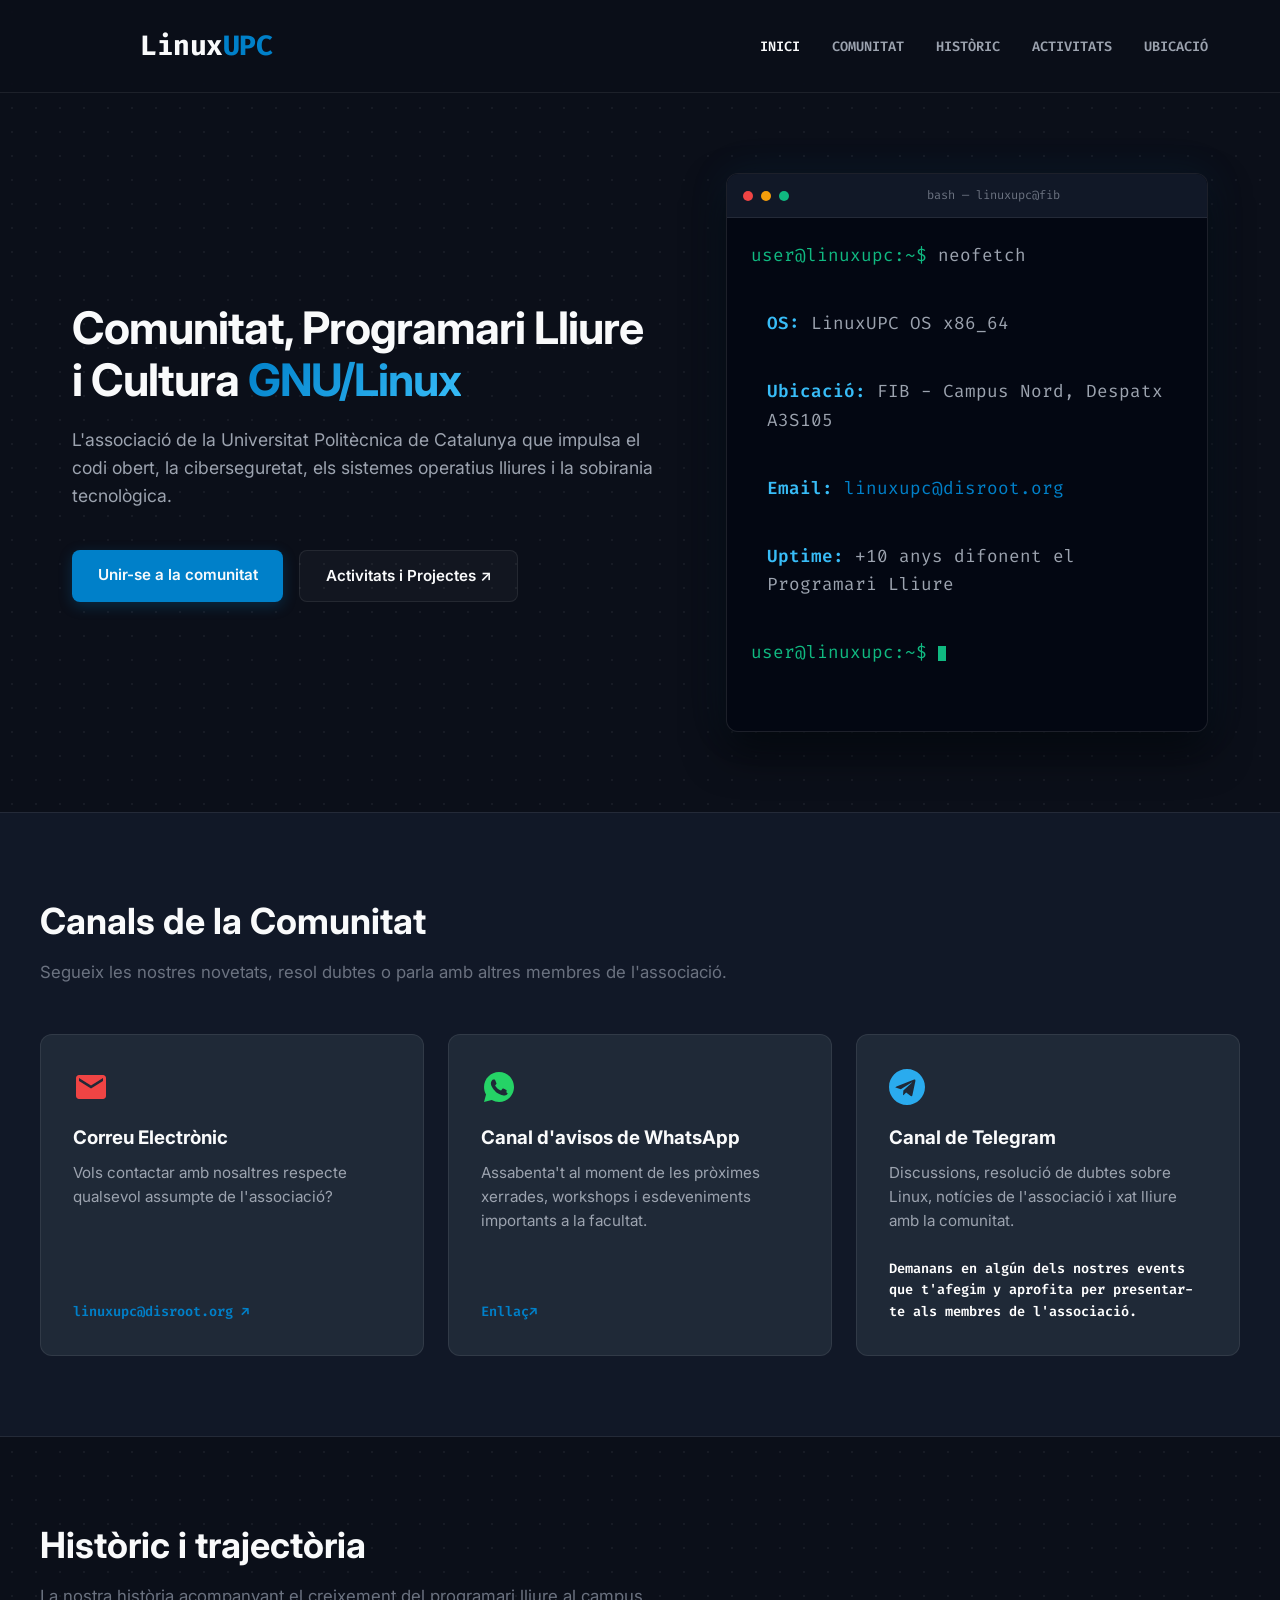
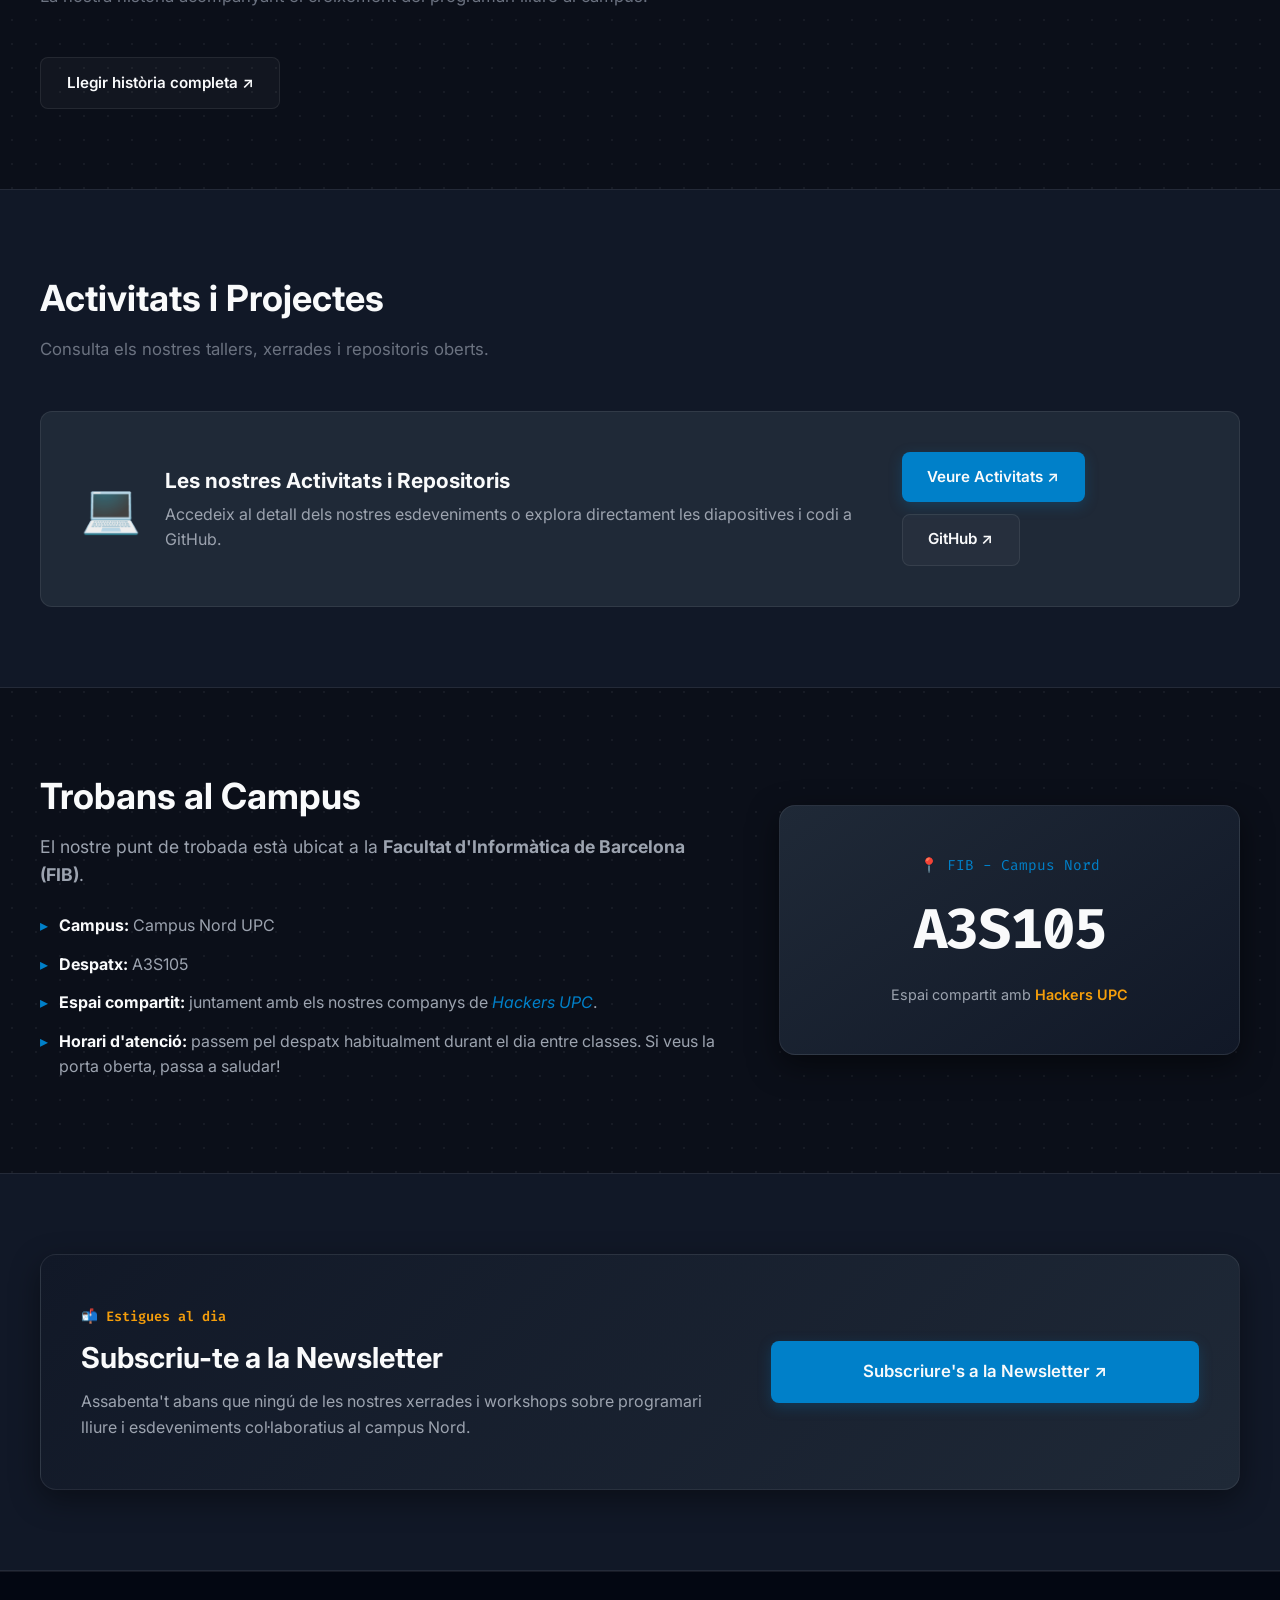
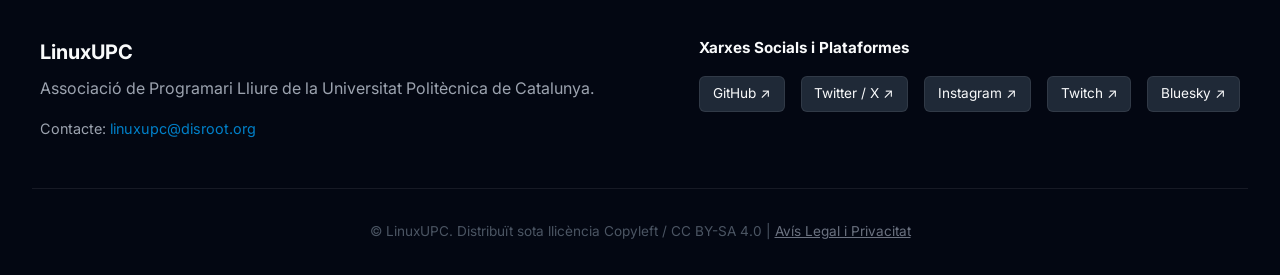
==== index.html @ 7aabf9f1 "Add files via upload" ====
<!DOCTYPE html>
<html lang="ca">

<head>
    <meta charset="UTF-8">
    <meta name="viewport" content="width=device-width, initial-scale=1.0">
    <title>LinuxUPC - Associació de Programari Lliure (FIB - UPC)</title>

    <!-- Fonts per a estil hacker/tech -->
    <link rel="preconnect" href="https://fonts.googleapis.com">
    <link rel="preconnect" href="https://fonts.gstatic.com" crossorigin>
    <link
        href="https://fonts.googleapis.com/css2?family=Fira+Code:wght@400;600&family=Inter:wght@300;400;600;700&display=swap"
        rel="stylesheet">

    <!-- Favicon -->
    <link rel="apple-touch-icon" sizes="180x180" href="/assets/favicon/apple-touch-icon.png">
    <link rel="icon" type="image/png" sizes="32x32" href="/assets/favicon/favicon-32x32.png">
    <link rel="icon" type="image/png" sizes="16x16" href="/assets/favicon/favicon-16x16.png">
    <link rel="manifest" href="/assets/favicon/site.webmanifest">

    <!-- Fulla d'estils externa -->
    <link rel="stylesheet" href="style.css">
</head>

<body>

    <!-- Barra de Navegació Superior -->
    <header class="navbar">
        <div class="nav-container">
            <a href="index.html" class="logo-container">
                <div class="logo-box" title="LinuxUPC Logo">
                    <img src="/assets/img/linuxupc-logo.png" alt="LinuxUPC Logo" class="logo-img"
                        onerror="this.style.display='none'; this.nextElementSibling.style.display='block';">
                    <span class="logo-placeholder"></span>
                </div>
                <span class="logo-text">Linux<span class="highlight">UPC</span></span>
            </a>
            <nav>
                <ul class="nav-links">
                    <li><a href="#inicio" class="active">INICI</a></li>
                    <li><a href="#comunidad">COMUNITAT</a></li>
                    <li><a href="historico.html">HISTÒRIC</a></li>
                    <li><a href="actividades.html">ACTIVITATS</a></li>
                    <li><a href="#despacho">UBICACIÓ</a></li>
                </ul>
            </nav>
        </div>
    </header>

    <!-- Hero Section -->
    <section id="inicio" class="hero">
        <div class="hero-content">
            <h1>Comunitat, Programari Lliure i Cultura <span class="highlight">GNU/Linux</span></h1>
            <p>L'associació de la Universitat Politècnica de Catalunya que impulsa el codi obert, la ciberseguretat, els
                sistemes operatius lliures i la sobirania tecnològica.</p>
            <div class="hero-buttons">
                <a href="#comunidad" class="btn btn-primary">Unir-se a la comunitat</a>
                <a href="actividades.html" class="btn btn-secondary">Activitats i Projectes ↗</a>
            </div>
        </div>
        <div class="hero-terminal">
            <div class="terminal-header">
                <span class="dot red"></span>
                <span class="dot yellow"></span>
                <span class="dot green"></span>
                <span class="terminal-title">bash — linuxupc@fib</span>
            </div>
            <div class="terminal-body">
                <p><span class="path">user@linuxupc:~$</span> neofetch</p>
                <p class="term-output"><span class="highlight">OS:</span> LinuxUPC OS x86_64</p>
                <p class="term-output"><span class="highlight">Ubicació:</span> FIB - Campus Nord, Despatx A3S105</p>
                <p class="term-output"><span class="highlight">Email:</span> <a
                        href="mailto:linuxupc@disroot.org">linuxupc@disroot.org</a></p>
                <p class="term-output"><span class="highlight">Uptime:</span> +10 anys difonent el Programari Lliure</p>

                <p><span class="path">user@linuxupc:~$</span> <span class="cursor"></span></p>
            </div>
        </div>
    </section>

    <!-- Secció Canals i Comunitat -->
    <section id="comunidad" class="section bg-alt">
        <div class="container">
            <h2 class="section-title">Canals de la Comunitat</h2>
            <p class="section-subtitle">Segueix les nostres novetats, resol dubtes o parla amb altres membres de
                l'associació.</p>

            <div class="cards-grid">
                <!-- Targeta Correu -->
                <div class="card card-link-email">
                    <div class="card-icon">
                        <!-- Cambia fill="#0080c9" por fill="#ef4444" -->
                        <svg viewBox="0 0 24 24" fill="#ef4444">
                            <path
                                d="M20 4H4c-1.1 0-1.99.9-1.99 2L2 18c0 1.1.9 2 2 2h16c1.1 0 2-.9 2-2V6c0-1.1-.9-2-2-2zm0 4l-8 5-8-5V6l8 5 8-5v2z" />
                        </svg>
                    </div>
                    <h3>Correu Electrònic</h3>
                    <p>Vols contactar amb nosaltres respecte qualsevol assumpte de l'associació?</p>
                    <a href="mailto:linuxupc@disroot.org" class="card-btn">linuxupc@disroot.org ↗</a>
                </div>
                <!-- Targeta WhatsApp -->
                <div class="card card-link-whatsapp">
                    <div class="card-icon">
                        <svg viewBox="0 0 24 24" fill="#25D366">
                            <path
                                d="M12.012 2c-5.506 0-9.989 4.478-9.99 9.984 0 1.763.459 3.486 1.332 5.004L2 22l5.138-1.347A9.92 9.92 0 0 0 12.012 22c5.507 0 9.991-4.478 9.991-9.986 0-5.507-4.484-9.985-9.991-9.985zm5.82 14.28c-.244.687-1.42 1.31-1.956 1.37-.514.058-1.173.083-3.376-.827-2.822-1.165-4.632-4.032-4.773-4.221-.14-.188-1.144-1.523-1.144-2.905 0-1.382.723-2.062.98-2.343.258-.282.563-.352.75-.352.188 0 .376 0 .54.009.174.01.41.008.62.51.21.503.717 1.75.78 1.878.062.128.104.282.02.446-.085.165-.127.27-.254.418-.127.148-.268.33-.383.444-.127.127-.26.265-.112.518.148.253.658 1.087 1.412 1.76 0.97.865 1.787 1.133 2.04 1.26.253.127.402.106.551-.064.148-.17.635-.74.805-.994.17-.253.338-.211.564-.127.226.084 1.438.678 1.685.802.247.124.412.186.474.292.062.106.062.618-.182 1.305z" />
                        </svg>
                    </div>
                    <h3>Canal d'avisos de WhatsApp</h3>
                    <p>Assabenta't al moment de les pròximes xerrades, workshops i esdeveniments importants a la
                        facultat.</p>
                    <a href="https://whatsapp.com/channel/0029VbCVDnOGU3BDNiX92z2X" class="card-btn">Enllaç↗</a>
                </div>
                <!-- Targeta Telegram -->
                <div class="card card-link-telegram">
                    <div class="card-icon">
                        <svg viewBox="0 0 24 24" fill="#2AABEE">
                            <path
                                d="M12 0C5.37 0 0 5.37 0 12s5.37 12 12 12 12-5.37 12-12S18.63 0 12 0zm5.56 8.16l-1.97 9.28c-.15.68-.55.84-1.12.52l-3.05-2.25-1.47 1.42c-.16.16-.3.3-.61.3l.22-3.1 5.64-5.1c.25-.22-.05-.34-.38-.12l-6.97 4.39-3.01-.94c-.65-.2-.67-.65.14-.97l11.76-4.53c.54-.2 1.02.13.82.9l-.01-.01z" />
                        </svg>
                    </div>
                    <h3>Canal de Telegram</h3>
                    <p>Discussions, resolució de dubtes sobre Linux, notícies de l'associació i xat lliure amb la
                        comunitat.</p>
                    <a href="#" class="card-btn disabled" style="color: #ffff;">Demanans en algún dels nostres events
                        que t'afegim y aprofita per presentar-te als membres de l'associació.</a>
                </div>

            </div>
        </div>
    </section>

    <!-- Secció Històric -->
    <section id="historico" class="section">
        <div class="container">
            <h2 class="section-title">Històric i trajectòria</h2>
            <p class="section-subtitle">La nostra història acompanyant el creixement del programari lliure al campus.
            </p>

            <div style="margin-top: 1.5rem;">
                <a href="historico.html" class="btn btn-secondary">Llegir història completa ↗</a>
            </div>
        </div>
    </section>

    <!-- Secció Activitats / GitHub -->
    <section id="proyectos" class="section bg-alt">
        <div class="container">
            <h2 class="section-title">Activitats i Projectes</h2>
            <p class="section-subtitle">Consulta els nostres tallers, xerrades i repositoris oberts.</p>

            <div class="github-box">
                <div class="github-info">
                    <div class="github-icon">💻</div>
                    <div>
                        <h3>Les nostres Activitats i Repositoris</h3>
                        <p>Accedeix al detall dels nostres esdeveniments o explora directament les diapositives i codi a
                            GitHub.</p>
                    </div>
                </div>
                <div style="display: flex; gap: 0.75rem; flex-wrap: wrap;">
                    <a href="actividades.html" class="btn btn-primary">Veure Activitats ↗</a>
                    <a href="https://github.com/LinuxUPC" target="_blank" rel="noopener"
                        class="btn btn-secondary">GitHub ↗</a>
                </div>
            </div>
        </div>
    </section>

    <!-- Secció Despatx / Ubicació -->
    <section id="despacho" class="section">
        <div class="container">
            <div class="despacho-grid">
                <div class="despacho-info">
                    <h2 class="section-title">Trobans al Campus</h2>
                    <p class="despacho-desc">
                        El nostre punt de trobada està ubicat a la <strong>Facultat d'Informàtica de Barcelona
                            (FIB)</strong>.
                    </p>
                    <ul class="despacho-details">
                        <li><strong>Campus:</strong> Campus Nord UPC</li>
                        <li><strong>Despatx:</strong> A3S105</li>
                        <li><strong>Espai compartit:</strong> juntament amb els nostres companys de <em><a
                                    href="https://hackersatupc.org/">Hackers UPC</a></em>.</li>
                        <li><strong>Horari d'atenció:</strong> passem pel despatx habitualment durant el dia entre
                            classes. Si veus la porta oberta, passa a saludar!</li>
                    </ul>
                </div>
                <div class="despacho-card">
                    <div class="despacho-badge">📍 FIB - Campus Nord</div>
                    <div class="room-number">A3S105</div>
                    <p class="shared-note">Espai compartit amb <a href="https://hackersatupc.org/"><span>Hackers
                                UPC</span></a></p>
                </div>
            </div>
        </div>
    </section>

    <!-- Secció Newsletter -->
    <section id="newsletter" class="section bg-alt border-top">
        <div class="container">
            <div class="newsletter-card">
                <div class="newsletter-content">
                    <span class="badge-newsletter">📬 Estigues al dia</span>
                    <h2>Subscriu-te a la Newsletter</h2>
                    <p>Assabenta't abans que ningú de les nostres xerrades i workshops sobre programari lliure i
                        esdeveniments col·laboratius al campus Nord.</p>
                </div>

                <div class="newsletter-action">
                    <a href="https://forms.gle/wRWkaSi9pHjfzjnn8" target="_blank" rel="noopener"
                        class="btn btn-primary btn-newsletter">
                        Subscriure's a la Newsletter ↗
                    </a>
                </div>
            </div>
        </div>
    </section>

    <!-- Peu de pàgina -->
    <footer class="footer">
        <div class="container footer-content">
            <div class="footer-brand">
                <h3>LinuxUPC</h3>
                <p>Associació de Programari Lliure de la Universitat Politècnica de Catalunya.</p>
                <p class="footer-email">Contacte: <a href="mailto:linuxupc@disroot.org">linuxupc@disroot.org</a></p>
            </div>
            <div class="footer-links">
                <h4>Xarxes Socials i Plataformes</h4>
                <div class="social-grid">
                    <a href="https://github.com/LinuxUPC" target="_blank" rel="noopener">GitHub ↗</a>
                    <a href="https://x.com/linuxUPC" target="_blank" rel="noopener">Twitter / X ↗</a>
                    <a href="https://www.instagram.com/linuxupc" target="_blank" rel="noopener">Instagram ↗</a>
                    <a href="https://www.twitch.tv/linuxupc" target="_blank" rel="noopener">Twitch ↗</a>
                    <a href="https://bsky.app/profile/linuxupc.org" target="_blank" rel="noopener">Bluesky ↗</a>
                </div>
            </div>
        </div>
        <div class="footer-bottom">
            <p>&copy; LinuxUPC. Distribuït sota llicència Copyleft / CC BY-SA 4.0 | <a href="legal.html"
                    style="color: #6b7280; text-decoration: underline;">Avís Legal i Privacitat</a></p>
        </div>
    </footer>

</body>

</html>
---- style.css ----
/* ==========================================
   VARIABLES I ESTILS BASE
   ========================================== */
:root {
  --bg-color: #0b0f19;
  --bg-alt: #111827;
  --card-bg: #1f2937;
  --text-main: #9ca3af;
  --text-white: #f9fafb;

  /* Colors d'identitat */
  --upc-blue: #0080c9; /* Blau UPC */
  --upc-blue-glow: rgba(0, 128, 201, 0.25);
  --terminal-green: #10b981; /* Verd consola */
  --box-red: #ef4444;
  --tux-yellow: #f59e0b; /* Tarongeta Tux */

  --border-color: rgba(255, 255, 255, 0.08);
  --border-hover: rgba(0, 128, 201, 0.5);

  --font-sans: 'Inter', system-ui, -apple-system, sans-serif;
  --font-mono: 'Fira Code', monospace;
}

* {
  box-sizing: border-box;
  margin: 0;
  padding: 0;
}

body {
  background-color: var(--bg-color);
  color: var(--text-main);
  font-family: var(--font-sans);
  line-height: 1.6;
  background-image: radial-gradient(rgba(255, 255, 255, 0.05) 1px, transparent 1px);
  background-size: 24px 24px;
}

a {
  color: var(--upc-blue);
  text-decoration: none;
  transition: all 0.2s ease;
}

/* ==========================================
   BARRA DE NAVEGACIÓ I LOGO
   ========================================== */
.navbar {
  position: sticky;
  top: 0;
  background-color: rgba(11, 15, 25, 0.85);
  backdrop-filter: blur(12px);
  -webkit-backdrop-filter: blur(12px);
  border-bottom: 1px solid var(--border-color);
  z-index: 1000;
}

.nav-container {
  max-width: 1200px;
  margin: 0 auto;
  display: flex;
  justify-content: space-between;
  align-items: center;
  padding: 1.25rem 2rem;
}

.logo-container {
  display: flex;
  align-items: center;
  gap: 16px;
}

.logo-box {
  width: 52px;
  height: 52px;
  display: flex;
  align-items: center;
  justify-content: center;
  overflow: hidden;
  transition: transform 0.2s ease, border-color 0.2s ease;
}

.logo-container:hover .logo-box {
  transform: scale(1.05);
}

.logo-img {
  width: 100%;
  height: 100%;
  object-fit: contain;
}

.logo-placeholder {
  font-family: var(--font-mono);
  font-size: 0.7rem;
  font-weight: 600;
  color: var(--text-main);
}

.logo-text {
  font-family: var(--font-mono);
  font-weight: 700;
  font-size: 1.75rem;
  color: var(--text-white);
  letter-spacing: -0.5px;
}

.logo-text .prompt {
  color: var(--terminal-green);
}

.logo-text .highlight {
  color: var(--upc-blue);
}

.nav-links {
  display: flex;
  list-style: none;
  gap: 2rem;
}

.nav-links a {
  color: var(--text-main);
  font-family: var(--font-mono);
  font-size: 0.85rem;
  font-weight: 600;
}

.nav-links a:hover,
.nav-links a.active {
  color: var(--text-white);
}

/* ==========================================
   HERO SECTION
   ========================================== */
.hero {
  max-width: 1200px;
  margin: 0 auto;
  padding: 5rem 2rem;
  display: grid;
  grid-template-columns: 1.1fr 0.9fr;
  gap: 4rem;
  align-items: center;
}

.badge {
  display: inline-flex;
  align-items: center;
  background-color: var(--upc-blue-glow);
  color: #38bdf8;
  padding: 0.4rem 1rem;
  border-radius: 9999px;
  font-size: 0.8rem;
  font-weight: 600;
  border: 1px solid rgba(56, 189, 248, 0.3);
  margin-bottom: 1.5rem;
}

.hero h1 {
  font-size: 2.8rem;
  color: var(--text-white);
  line-height: 1.15;
  margin-bottom: 1.2rem;
  font-weight: 700;
  letter-spacing: -1px;
}

.hero h1 .highlight {
  background: linear-gradient(135deg, var(--upc-blue), #38bdf8);
  -webkit-background-clip: text;
  -webkit-text-fill-color: transparent;
}

.hero p {
  font-size: 1.1rem;
  margin-bottom: 2.5rem;
}

.hero-buttons {
  display: flex;
  gap: 1rem;
}

.btn {
  padding: 0.8rem 1.6rem;
  border-radius: 8px;
  font-weight: 600;
  font-size: 0.95rem;
  cursor: pointer;
  transition: all 0.2s ease;
  display: inline-block;
}

.btn-primary {
  background-color: var(--upc-blue);
  color: var(--text-white);
  box-shadow: 0 4px 14px var(--upc-blue-glow);
}

.btn-primary:hover {
  background-color: #028acd;
  transform: translateY(-2px);
}

.btn-secondary {
  border: 1px solid var(--border-color);
  color: var(--text-white);
  background-color: rgba(255, 255, 255, 0.03);
}

.btn-secondary:hover {
  background-color: rgba(255, 255, 255, 0.08);
  transform: translateY(-2px);
}

/* ==========================================
   TERMINAL
   ========================================== */
.hero-terminal {
  background-color: #030712;
  border: 1px solid rgba(255, 255, 255, 0.1);
  border-radius: 12px;
  overflow: hidden;
  box-shadow: 0 20px 40px rgba(0, 0, 0, 0.6), 0 0 40px rgba(0, 128, 201, 0.1);
  font-family: var(--font-mono);
}

.terminal-header {
  background-color: #111827;
  padding: 0.75rem 1rem;
  display: flex;
  align-items: center;
  gap: 8px;
  border-bottom: 1px solid var(--border-color);
}

.dot {
  width: 10px;
  height: 10px;
  border-radius: 50%;
}

.red { background-color: #ef4444; }
.yellow { background-color: #f59e0b; }
.green { background-color: #10b981; }

.terminal-title {
  color: #6b7280;
  font-size: 0.75rem;
  margin-left: auto;
  margin-right: auto;
}

.terminal-body {
  padding: 1.5rem;
  font-size: 0.85rem;
}

.path {
  color: var(--terminal-green);
}

.term-output {
  color: #9ca3af;
  margin-left: 1rem;
  margin-top: 0.2rem;
}

.term-output .highlight {
  color: #38bdf8;
  font-weight: 600;
}

.cursor {
  display: inline-block;
  width: 8px;
  height: 15px;
  background-color: var(--terminal-green);
  vertical-align: middle;
  animation: blink 1s infinite;
}

@keyframes blink {
  0%, 100% { opacity: 1; }
  50% { opacity: 0; }
}

/* ==========================================
   SECCIONS I TARGETES
   ========================================== */
.section {
  padding: 5rem 2rem;
}

.bg-alt {
  background-color: var(--bg-alt);
  border-top: 1px solid var(--border-color);
  border-bottom: 1px solid var(--border-color);
}

.container {
  max-width: 1200px;
  margin: 0 auto;
}

.section-title {
  font-size: 2.25rem;
  color: var(--text-white);
  margin-bottom: 0.5rem;
}

.section-subtitle {
  margin-bottom: 3rem;
  color: #6b7280;
  font-size: 1.05rem;
}

.cards-grid {
  display: grid;
  grid-template-columns: repeat(auto-fit, minmax(280px, 1fr));
  gap: 1.5rem;
}

.card {
  background-color: var(--card-bg);
  border: 1px solid var(--border-color);
  padding: 2rem;
  border-radius: 12px;
  transition: all 0.3s ease;
  display: flex;
  flex-direction: column;
}

.card:hover {
  transform: translateY(-4px);
  box-shadow: 0 12px 30px rgba(0, 0, 0, 0.4);
}

/* --- CONTROL FIX DE MIDA D'ICONES --- */
.card-icon {
  display: flex;
  align-items: center;
  justify-content: flex-start;
  height: 40px;
  margin-bottom: 1rem;
}

.card-icon img,
.card-icon svg {
  width: 36px;
  height: 36px;
  object-fit: contain;
  display: block;
}

.card-link-telegram:hover {
  transform: translateY(-4px);
  box-shadow: 0 12px 30px rgba(25, 148, 176, 0.4);
}

.card-link-whatsapp:hover {
  transform: translateY(-4px);
  box-shadow: 0 12px 30px rgba(43, 186, 22, 0.4);
}

.card-link-email:hover {
  transform: translateY(-4px);
  box-shadow: 0 12px 30px rgba(169, 21, 21, 0.4);
}

.card h3 {
  color: var(--text-white);
  margin-bottom: 0.5rem;
}

.card p {
  margin-bottom: 1.5rem;
  font-size: 0.95rem;
  flex-grow: 1;
}

.card-btn {
  font-family: var(--font-mono);
  font-size: 0.85rem;
  font-weight: 600;
}

.card-btn.disabled {
  color: #6b7280;
  cursor: not-allowed;
}

/* ==========================================
   GITHUB / WORKSHOPS BOX
   ========================================== */
.github-box {
  background-color: var(--card-bg);
  border: 1px solid var(--border-color);
  border-radius: 12px;
  padding: 2.5rem;
  display: flex;
  justify-content: space-between;
  align-items: center;
  gap: 2rem;
}

.github-info {
  display: flex;
  align-items: center;
  gap: 1.5rem;
}

.github-icon {
  font-size: 3rem;
}

.github-info h3 {
  color: var(--text-white);
  font-size: 1.3rem;
  margin-bottom: 0.25rem;
}

/* ==========================================
   DESPATX / UBICACIÓ
   ========================================== */
.despacho-grid {
  display: grid;
  grid-template-columns: 1.2fr 0.8fr;
  gap: 3rem;
  align-items: center;
}

.despacho-desc {
  font-size: 1.1rem;
  margin-bottom: 1.5rem;
}

.despacho-details {
  list-style: none;
}

.despacho-details li {
  margin-bottom: 0.8rem;
  padding-left: 1.2rem;
  position: relative;
}

.despacho-details li::before {
  content: '▸';
  position: absolute;
  left: 0;
  color: var(--upc-blue);
}

.despacho-details strong {
  color: var(--text-white);
}

.despacho-card {
  background: linear-gradient(145deg, #1f2937, #111827);
  border: 1px solid var(--border-color);
  padding: 3rem 2rem;
  border-radius: 16px;
  text-align: center;
  box-shadow: 0 10px 30px rgba(0, 0, 0, 0.5);
}

.despacho-badge {
  color: var(--upc-blue);
  font-family: var(--font-mono);
  font-size: 0.9rem;
  margin-bottom: 0.5rem;
}

.room-number {
  font-size: 3.5rem;
  font-weight: 700;
  color: var(--text-white);
  font-family: var(--font-mono);
  letter-spacing: -2px;
}

.shared-note {
  font-size: 0.9rem;
  color: #9ca3af;
  margin-top: 0.5rem;
}

.shared-note span {
  color: var(--tux-yellow);
  font-weight: 600;
}

/* ==========================================
   TIMELINE (HISTÒRIC)
   ========================================== */
.timeline {
  border-left: 2px solid rgba(255, 255, 255, 0.1);
  padding-left: 2rem;
  margin-left: 1rem;
}

.timeline-item {
  position: relative;
  margin-bottom: 2.5rem;
}

.timeline-item::before {
  content: '';
  position: absolute;
  left: -2.55rem;
  top: 0.2rem;
  width: 12px;
  height: 12px;
  border-radius: 50%;
  background-color: var(--upc-blue);
  border: 3px solid var(--bg-color);
}

.timeline-date {
  font-family: var(--font-mono);
  font-size: 0.85rem;
  color: var(--tux-yellow);
  margin-bottom: 0.25rem;
}

.timeline-content h3 {
  color: var(--text-white);
  margin-bottom: 0.4rem;
}

/* ==========================================
   FOOTER
   ========================================== */
.footer {
  background-color: #030712;
  border-top: 1px solid var(--border-color);
  padding: 4rem 2rem 2rem 2rem;
}

.footer-content {
  display: flex;
  justify-content: space-between;
  flex-wrap: wrap;
  gap: 3rem;
  margin-bottom: 3rem;
}

.footer-brand h3 {
  color: var(--text-white);
  font-size: 1.25rem;
  margin-bottom: 0.5rem;
}

.footer-email {
  margin-top: 1rem;
  font-size: 0.9rem;
}

.footer-links h4 {
  color: var(--text-white);
  margin-bottom: 1rem;
  font-size: 0.95rem;
}

.social-grid {
  display: flex;
  flex-wrap: wrap;
  gap: 1rem;
}

.social-grid a {
  background-color: var(--card-bg);
  padding: 0.4rem 0.8rem;
  border-radius: 6px;
  font-size: 0.85rem;
  border: 1px solid var(--border-color);
  color: var(--text-white);
}

.social-grid a:hover {
  border-color: var(--upc-blue);
  color: var(--upc-blue);
}

.footer-bottom {
  text-align: center;
  font-size: 0.85rem;
  color: #4b5563;
  border-top: 1px solid var(--border-color);
  padding-top: 2rem;
}

/* Estils per al formulari de Newsletter */
.newsletter-card {
  background: linear-gradient(135deg, #111827 0%, #1f2937 100%);
  border: 1px solid var(--border-color);
  border-radius: 16px;
  padding: 3rem 2.5rem;
  display: grid;
  grid-template-columns: 1fr 1fr;
  gap: 2.5rem;
  align-items: center;
  box-shadow: 0 10px 30px rgba(0, 0, 0, 0.4);
}

.badge-newsletter {
  color: var(--tux-yellow);
  font-family: var(--font-mono);
  font-size: 0.85rem;
  font-weight: 600;
  display: inline-block;
  margin-bottom: 0.5rem;
}

.newsletter-content h2 {
  color: var(--text-white);
  font-size: 1.8rem;
  margin-bottom: 0.5rem;
}

.newsletter-form {
  display: flex;
  flex-direction: column;
  gap: 1rem;
}

.input-group {
  display: flex;
  gap: 0.5rem;
}

.newsletter-input {
  flex: 1;
  background-color: var(--bg-color);
  border: 1px solid var(--border-color);
  border-radius: 8px;
  padding: 0.8rem 1rem;
  color: var(--text-white);
  font-family: var(--font-sans);
  font-size: 0.95rem;
  outline: none;
  transition: border-color 0.2s;
}

.newsletter-input:focus {
  border-color: var(--upc-blue);
}

.btn-newsletter {
  white-space: nowrap;
}

.consent-label {
  display: flex;
  align-items: flex-start;
  gap: 0.5rem;
  font-size: 0.8rem;
  color: var(--text-main);
  cursor: pointer;
}

.consent-label input {
  margin-top: 0.2rem;
  accent-color: var(--upc-blue);
}

/* ==========================================
   TARGETES D'ACTIVITATS
   ========================================== */
.actividades-grid {
  display: grid;
  grid-template-columns: repeat(auto-fit, minmax(320px, 1fr));
  gap: 2rem;
  margin-top: 2rem;
}

.activity-card {
  background-color: var(--card-bg);
  border: 1px solid var(--border-color);
  border-radius: 16px;
  padding: 2rem;
  display: flex;
  flex-direction: column;
  position: relative;
  transition: transform 0.2s ease, border-color 0.2s ease, box-shadow 0.2s ease;
}

.activity-card:hover {
  transform: translateY(-4px);
  border-color: var(--border-hover);
  box-shadow: 0 12px 30px rgba(0, 0, 0, 0.4);
}

.activity-card.featured {
  border-color: rgba(0, 128, 201, 0.6);
  background: linear-gradient(145deg, #1f2937, #131c2a);
}

.activity-status {
  display: inline-block;
  align-self: flex-start;
  font-family: var(--font-mono);
  font-size: 0.75rem;
  font-weight: 600;
  padding: 0.3rem 0.75rem;
  border-radius: 6px;
  margin-bottom: 1.25rem;
}

.status-upcoming {
  background-color: rgba(16, 185, 129, 0.15);
  color: var(--terminal-green);
  border: 1px solid rgba(16, 185, 129, 0.3);
}

.status-planned {
  background-color: rgba(245, 158, 11, 0.15);
  color: var(--tux-yellow);
  border: 1px solid rgba(245, 158, 11, 0.3);
}

.status-past {
  background-color: rgba(156, 163, 175, 0.1);
  color: var(--text-main);
  border: 1px solid var(--border-color);
}

.activity-title {
  color: var(--text-white);
  font-size: 1.4rem;
  line-height: 1.3;
  margin-bottom: 1.25rem;
}

.activity-meta {
  background-color: rgba(0, 0, 0, 0.25);
  border-radius: 8px;
  padding: 1rem;
  margin-bottom: 1.25rem;
  display: flex;
  flex-direction: column;
  gap: 0.6rem;
  font-size: 0.88rem;
  border: 1px solid rgba(255, 255, 255, 0.04);
}

.meta-item {
  display: flex;
  flex-direction: column;
}

.meta-label {
  font-family: var(--font-mono);
  color: var(--upc-blue);
  font-size: 0.75rem;
  font-weight: 600;
  text-transform: uppercase;
}

.meta-value {
  color: var(--text-white);
}

.activity-description {
  font-size: 0.95rem;
  color: var(--text-main);
  margin-bottom: 1.5rem;
  flex-grow: 1;
}

.activity-description code {
  font-family: var(--font-mono);
  background-color: rgba(255, 255, 255, 0.08);
  padding: 0.1rem 0.4rem;
  border-radius: 4px;
  color: var(--terminal-green);
}

.activity-footer {
  margin-top: auto;
}

.activity-footer .btn {
  width: 100%;
  text-align: center;
}

/* ==========================================
   RESPONSIVE (MÒBILS I TABLETS)
   ========================================== */
@media (max-width: 768px) {
  .hero,
  .despacho-grid,
  .github-box {
    grid-template-columns: 1fr;
    flex-direction: column;
    text-align: left;
  }

  .nav-container {
    flex-direction: column;
    gap: 1rem;
  }

  .nav-links {
    gap: 1rem;
    flex-wrap: wrap;
    justify-content: center;
  }

  .newsletter-card {
    grid-template-columns: 1fr;
    gap: 1.5rem;
    padding: 2rem;
  }

  .input-group {
    flex-direction: column;
  }
}
/* Estils per al botó de Newsletter a Google Forms */

.newsletter-action {
  width: 100%;
  display: flex;
  justify-content: center;
  align-items: center;
}

.btn-newsletter {
  width: 100%;             /* Ocupa tot l'ample de la colupna */
  padding: 1.1rem 1.5rem;  /* Un xic més alt per donar-li presència */
  font-size: 1.05rem;       /* Lletra lleugerament més gran */
  text-align: center;
  display: block;          /* Necessari perquè 'width: 100%' funcioni en un enllaç */
  box-sizing: border-box;
}

/* En pantalles grans manté un disseny equilibrat */
@media (min-width: 769px) {
  .newsletter-card {
    grid-template-columns: 1.2fr 0.8fr;
    gap: 3rem;
  }
}
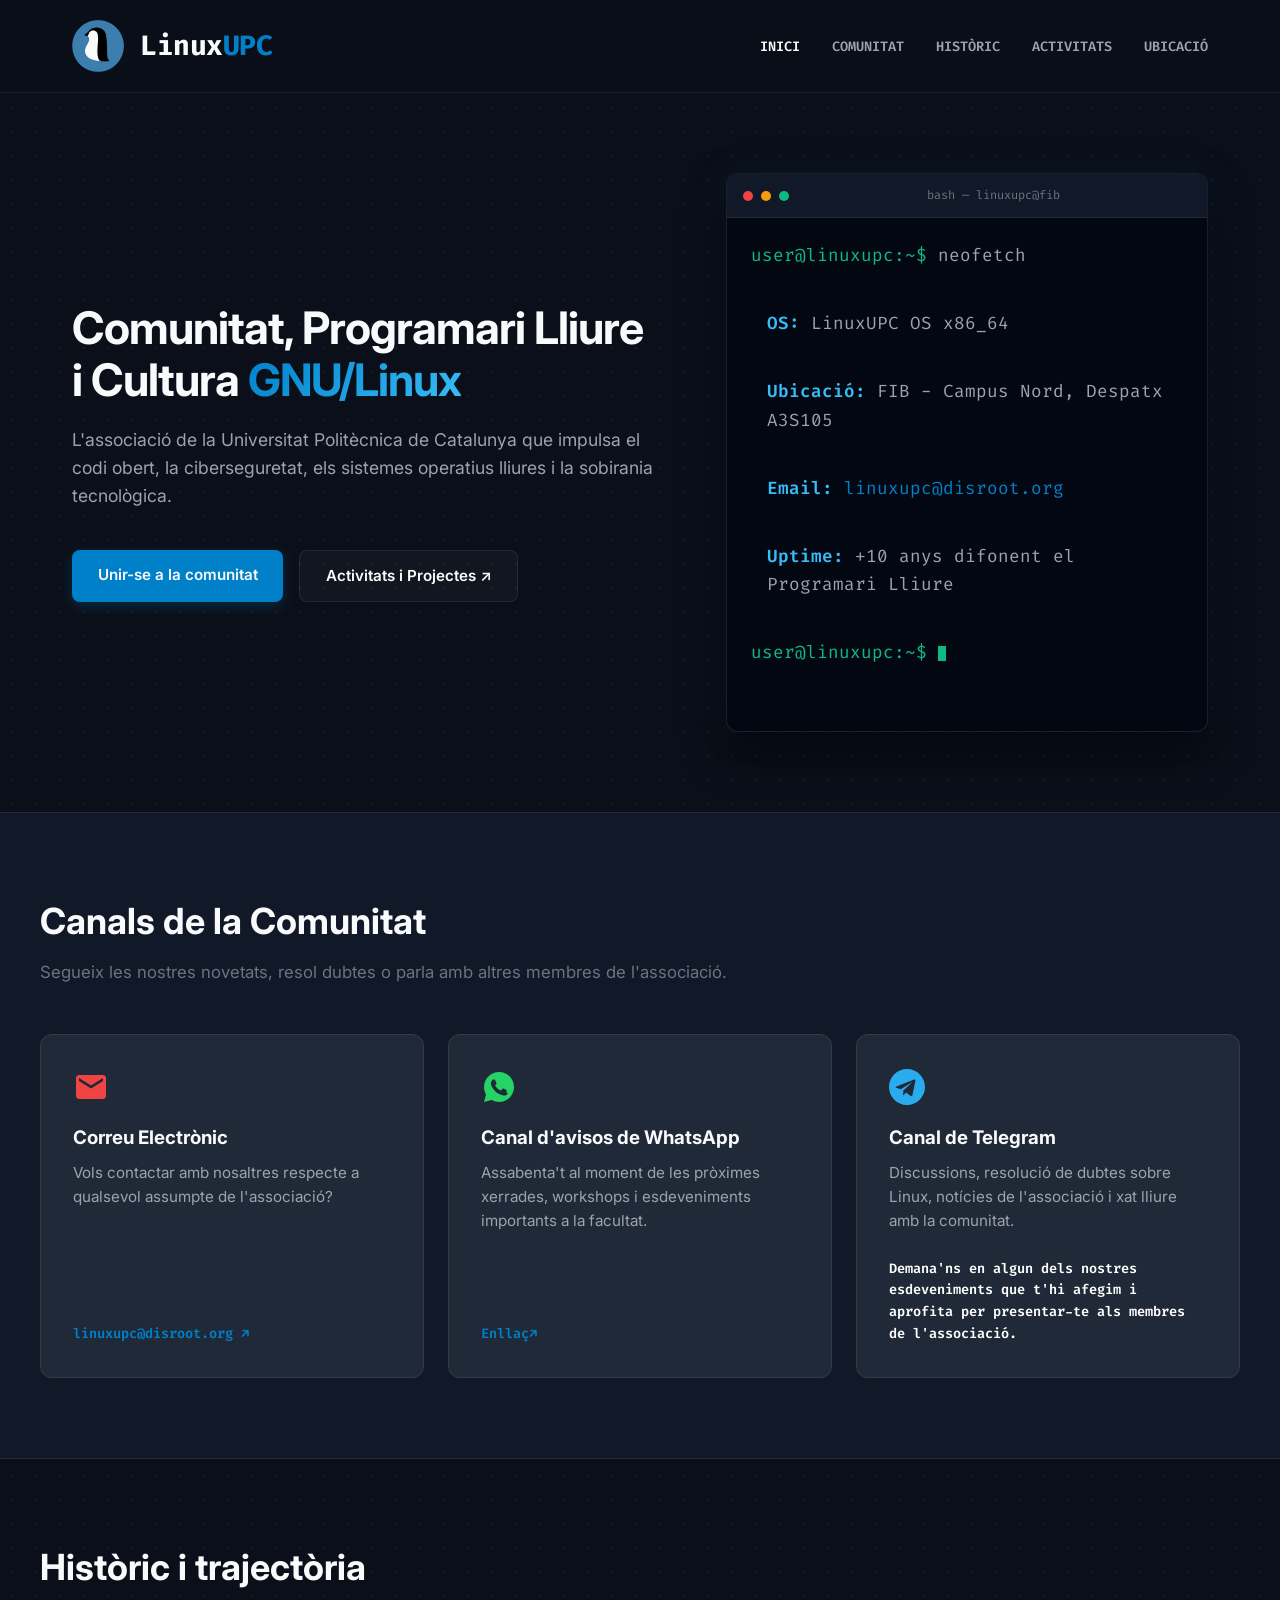
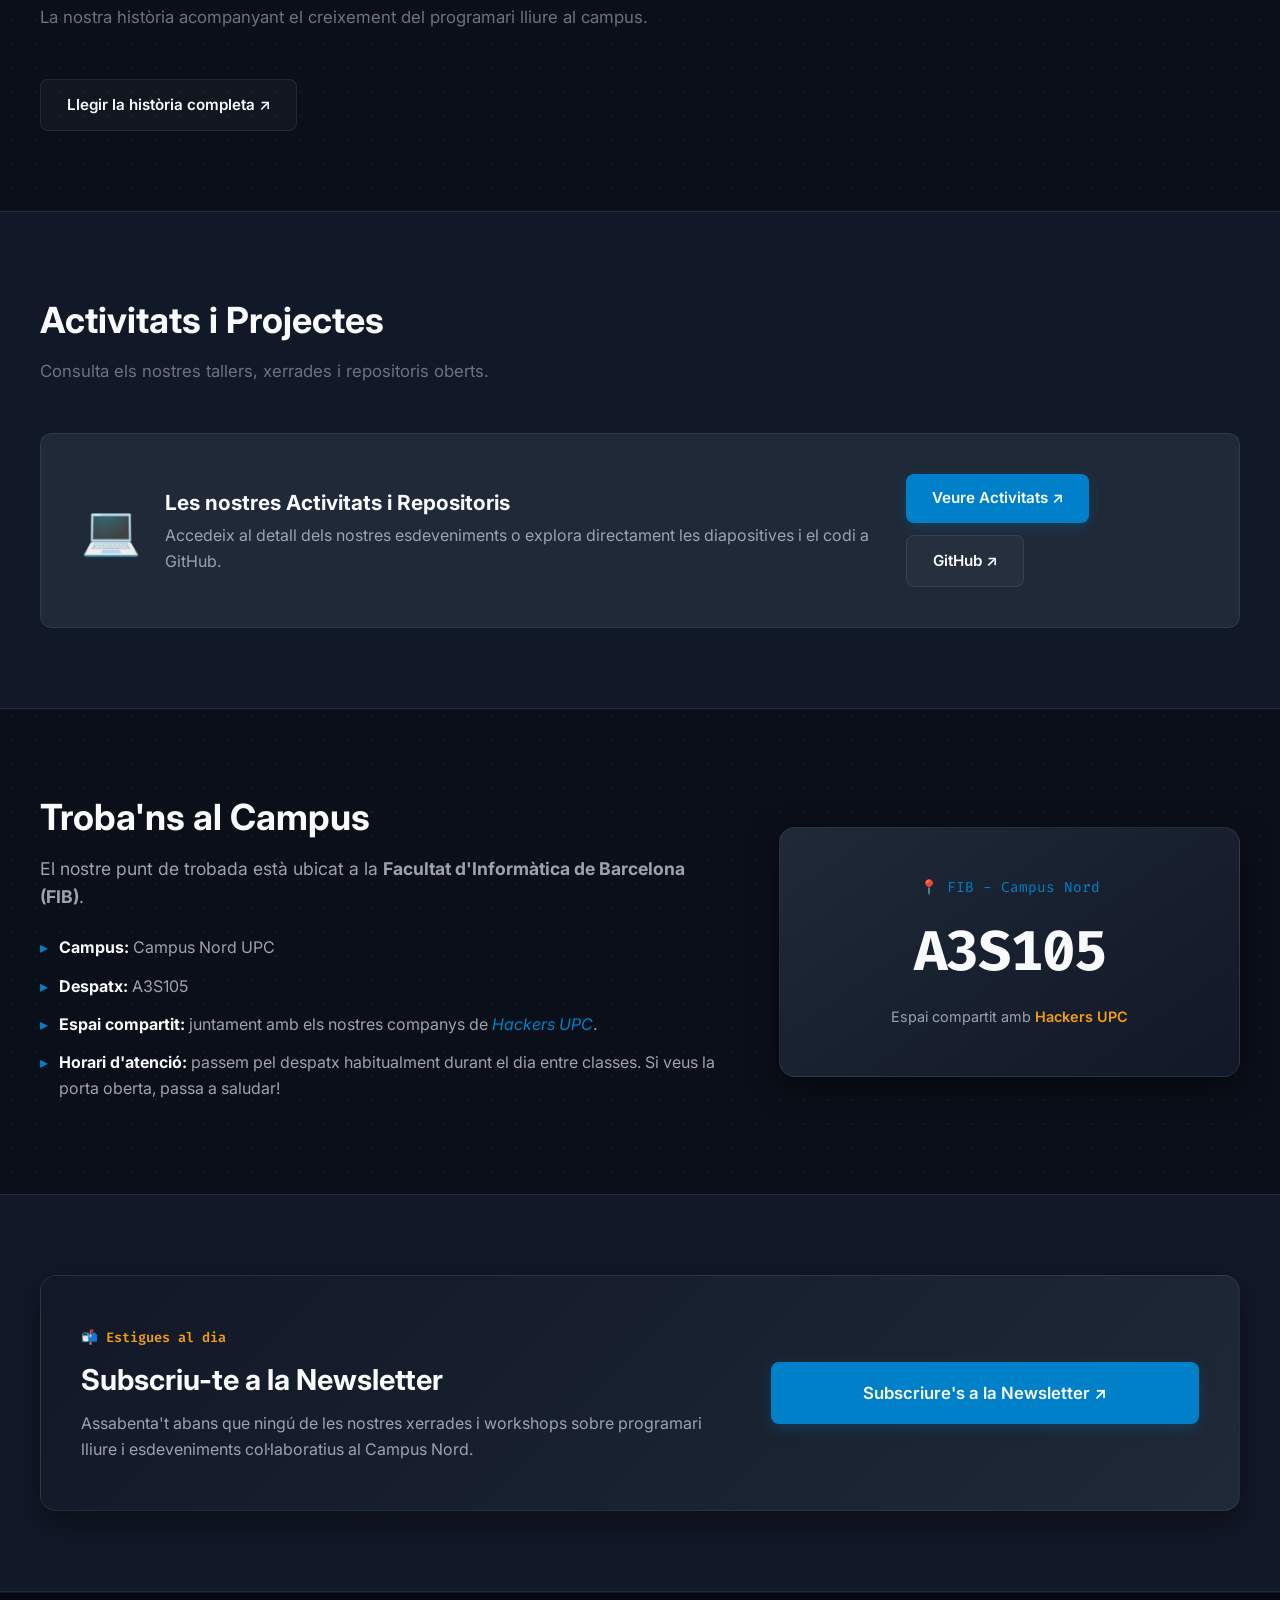
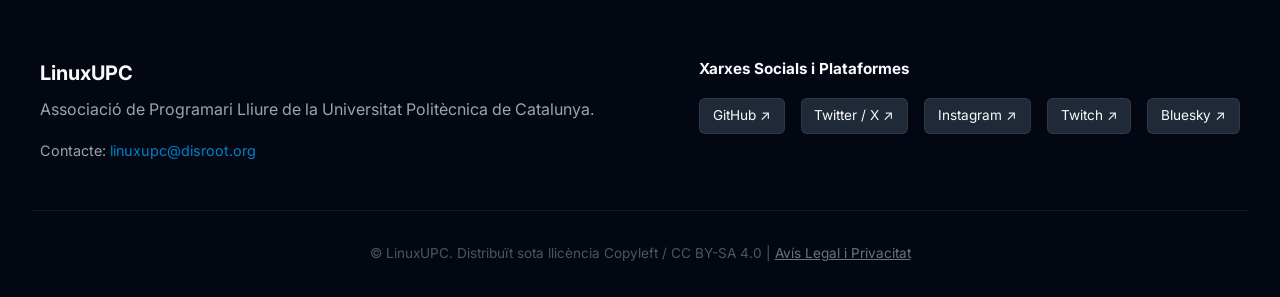
==== commit 18e2f168: "Ortografical and coherence mistakes solved" ====
--- a/index.html
+++ b/index.html
@@ -6,26 +6,22 @@
     <meta name="viewport" content="width=device-width, initial-scale=1.0">
     <title>LinuxUPC - Associació de Programari Lliure (FIB - UPC)</title>
 
-    <!-- Fonts per a estil hacker/tech -->
     <link rel="preconnect" href="https://fonts.googleapis.com">
     <link rel="preconnect" href="https://fonts.gstatic.com" crossorigin>
     <link
         href="https://fonts.googleapis.com/css2?family=Fira+Code:wght@400;600&family=Inter:wght@300;400;600;700&display=swap"
         rel="stylesheet">
 
-    <!-- Favicon -->
     <link rel="apple-touch-icon" sizes="180x180" href="/assets/favicon/apple-touch-icon.png">
     <link rel="icon" type="image/png" sizes="32x32" href="/assets/favicon/favicon-32x32.png">
     <link rel="icon" type="image/png" sizes="16x16" href="/assets/favicon/favicon-16x16.png">
     <link rel="manifest" href="/assets/favicon/site.webmanifest">
 
-    <!-- Fulla d'estils externa -->
     <link rel="stylesheet" href="style.css">
 </head>
 
 <body>
 
-    <!-- Barra de Navegació Superior -->
     <header class="navbar">
         <div class="nav-container">
             <a href="index.html" class="logo-container">
@@ -48,7 +44,6 @@
         </div>
     </header>
 
-    <!-- Hero Section -->
     <section id="inicio" class="hero">
         <div class="hero-content">
             <h1>Comunitat, Programari Lliure i Cultura <span class="highlight">GNU/Linux</span></h1>
@@ -79,7 +74,6 @@
         </div>
     </section>
 
-    <!-- Secció Canals i Comunitat -->
     <section id="comunidad" class="section bg-alt">
         <div class="container">
             <h2 class="section-title">Canals de la Comunitat</h2>
@@ -87,20 +81,17 @@
                 l'associació.</p>
 
             <div class="cards-grid">
-                <!-- Targeta Correu -->
                 <div class="card card-link-email">
                     <div class="card-icon">
-                        <!-- Cambia fill="#0080c9" por fill="#ef4444" -->
                         <svg viewBox="0 0 24 24" fill="#ef4444">
                             <path
                                 d="M20 4H4c-1.1 0-1.99.9-1.99 2L2 18c0 1.1.9 2 2 2h16c1.1 0 2-.9 2-2V6c0-1.1-.9-2-2-2zm0 4l-8 5-8-5V6l8 5 8-5v2z" />
                         </svg>
                     </div>
                     <h3>Correu Electrònic</h3>
-                    <p>Vols contactar amb nosaltres respecte qualsevol assumpte de l'associació?</p>
+                    <p>Vols contactar amb nosaltres respecte a qualsevol assumpte de l'associació?</p>
                     <a href="mailto:linuxupc@disroot.org" class="card-btn">linuxupc@disroot.org ↗</a>
                 </div>
-                <!-- Targeta WhatsApp -->
                 <div class="card card-link-whatsapp">
                     <div class="card-icon">
                         <svg viewBox="0 0 24 24" fill="#25D366">
@@ -113,7 +104,6 @@
                         facultat.</p>
                     <a href="https://whatsapp.com/channel/0029VbCVDnOGU3BDNiX92z2X" class="card-btn">Enllaç↗</a>
                 </div>
-                <!-- Targeta Telegram -->
                 <div class="card card-link-telegram">
                     <div class="card-icon">
                         <svg viewBox="0 0 24 24" fill="#2AABEE">
@@ -124,15 +114,14 @@
                     <h3>Canal de Telegram</h3>
                     <p>Discussions, resolució de dubtes sobre Linux, notícies de l'associació i xat lliure amb la
                         comunitat.</p>
-                    <a href="#" class="card-btn disabled" style="color: #ffff;">Demanans en algún dels nostres events
-                        que t'afegim y aprofita per presentar-te als membres de l'associació.</a>
-                </div>
-
-            </div>
-        </div>
-    </section>
-
-    <!-- Secció Històric -->
+                    <a href="#" class="card-btn disabled" style="color: #ffff;">Demana'ns en algun dels nostres esdeveniments
+                        que t'hi afegim i aprofita per presentar-te als membres de l'associació.</a>
+                </div>
+
+            </div>
+        </div>
+    </section>
+
     <section id="historico" class="section">
         <div class="container">
             <h2 class="section-title">Històric i trajectòria</h2>
@@ -140,12 +129,11 @@
             </p>
 
             <div style="margin-top: 1.5rem;">
-                <a href="historico.html" class="btn btn-secondary">Llegir història completa ↗</a>
-            </div>
-        </div>
-    </section>
-
-    <!-- Secció Activitats / GitHub -->
+                <a href="historico.html" class="btn btn-secondary">Llegir la història completa ↗</a>
+            </div>
+        </div>
+    </section>
+
     <section id="proyectos" class="section bg-alt">
         <div class="container">
             <h2 class="section-title">Activitats i Projectes</h2>
@@ -156,7 +144,7 @@
                     <div class="github-icon">💻</div>
                     <div>
                         <h3>Les nostres Activitats i Repositoris</h3>
-                        <p>Accedeix al detall dels nostres esdeveniments o explora directament les diapositives i codi a
+                        <p>Accedeix al detall dels nostres esdeveniments o explora directament les diapositives i el codi a
                             GitHub.</p>
                     </div>
                 </div>
@@ -169,12 +157,11 @@
         </div>
     </section>
 
-    <!-- Secció Despatx / Ubicació -->
     <section id="despacho" class="section">
         <div class="container">
             <div class="despacho-grid">
                 <div class="despacho-info">
-                    <h2 class="section-title">Trobans al Campus</h2>
+                    <h2 class="section-title">Troba'ns al Campus</h2>
                     <p class="despacho-desc">
                         El nostre punt de trobada està ubicat a la <strong>Facultat d'Informàtica de Barcelona
                             (FIB)</strong>.
@@ -198,7 +185,6 @@
         </div>
     </section>
 
-    <!-- Secció Newsletter -->
     <section id="newsletter" class="section bg-alt border-top">
         <div class="container">
             <div class="newsletter-card">
@@ -206,7 +192,7 @@
                     <span class="badge-newsletter">📬 Estigues al dia</span>
                     <h2>Subscriu-te a la Newsletter</h2>
                     <p>Assabenta't abans que ningú de les nostres xerrades i workshops sobre programari lliure i
-                        esdeveniments col·laboratius al campus Nord.</p>
+                        esdeveniments col·laboratius al Campus Nord.</p>
                 </div>
 
                 <div class="newsletter-action">
@@ -219,7 +205,6 @@
         </div>
     </section>
 
-    <!-- Peu de pàgina -->
     <footer class="footer">
         <div class="container footer-content">
             <div class="footer-brand">
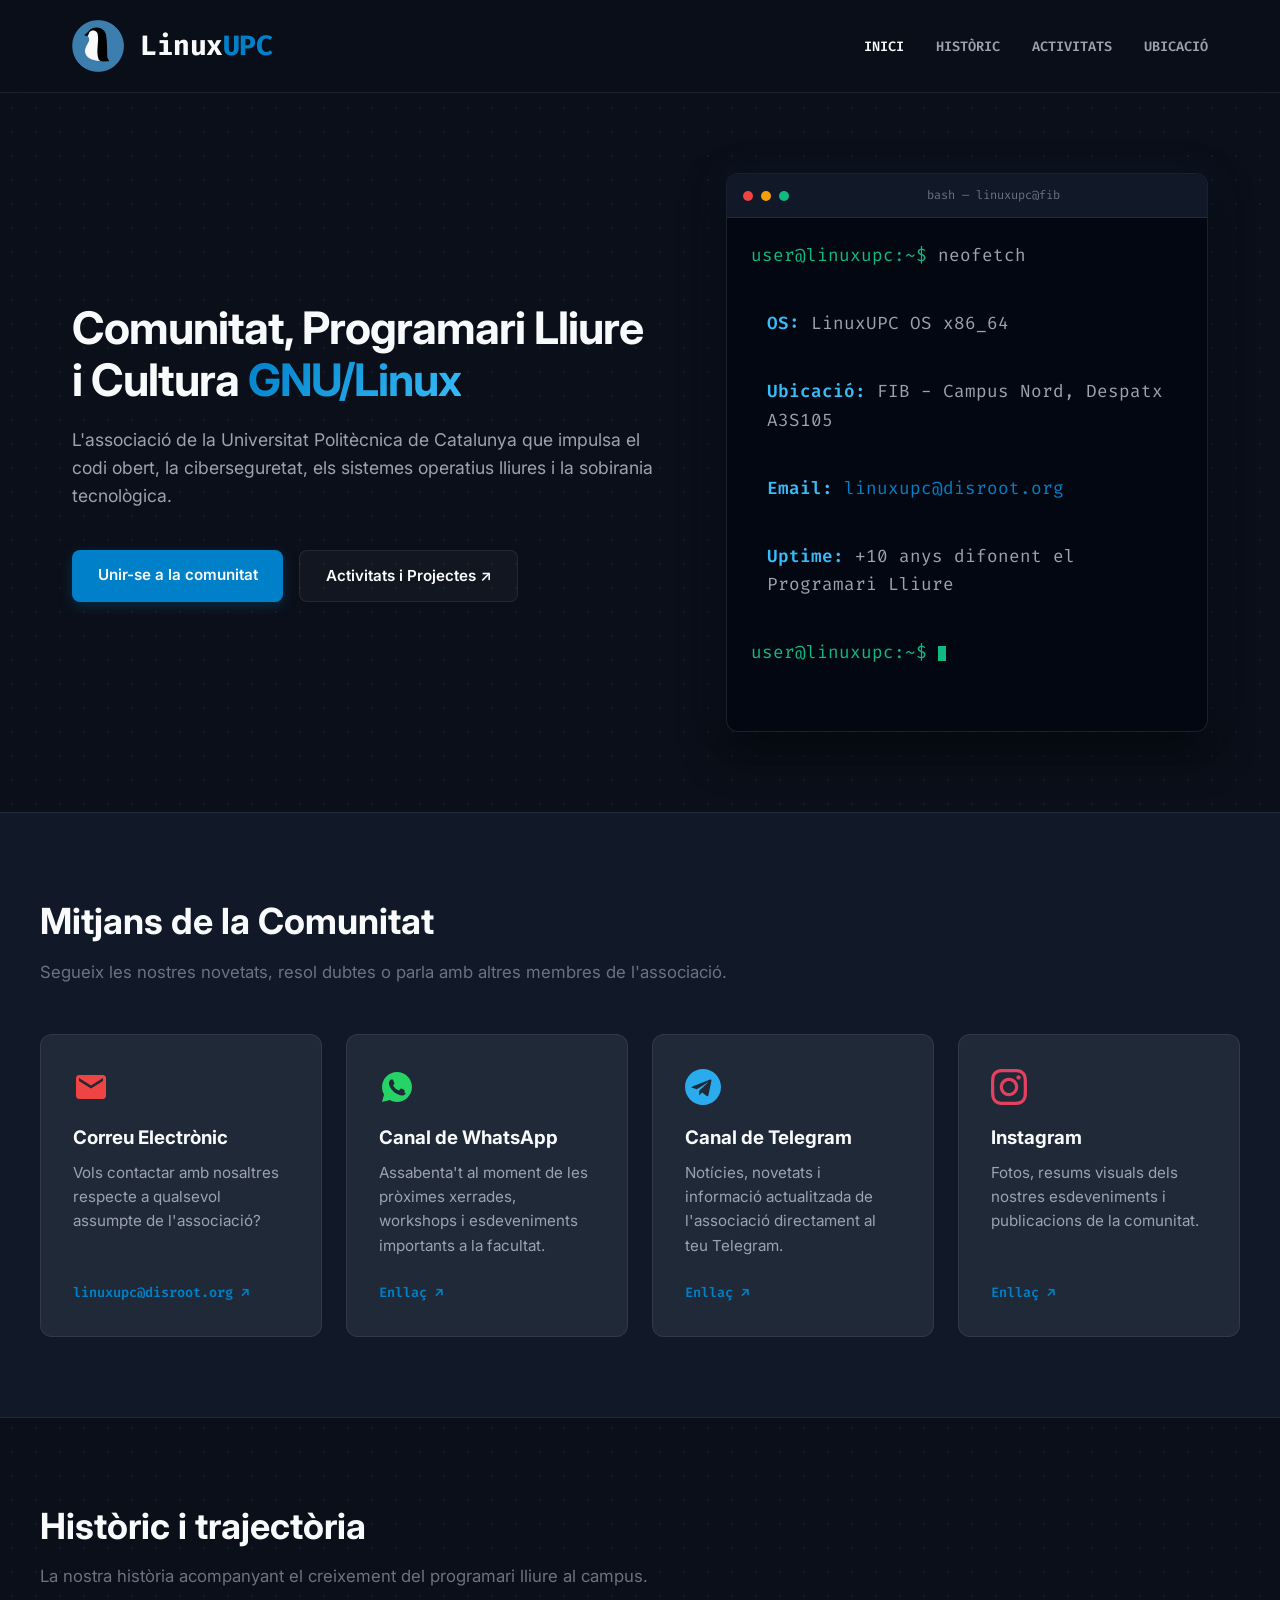
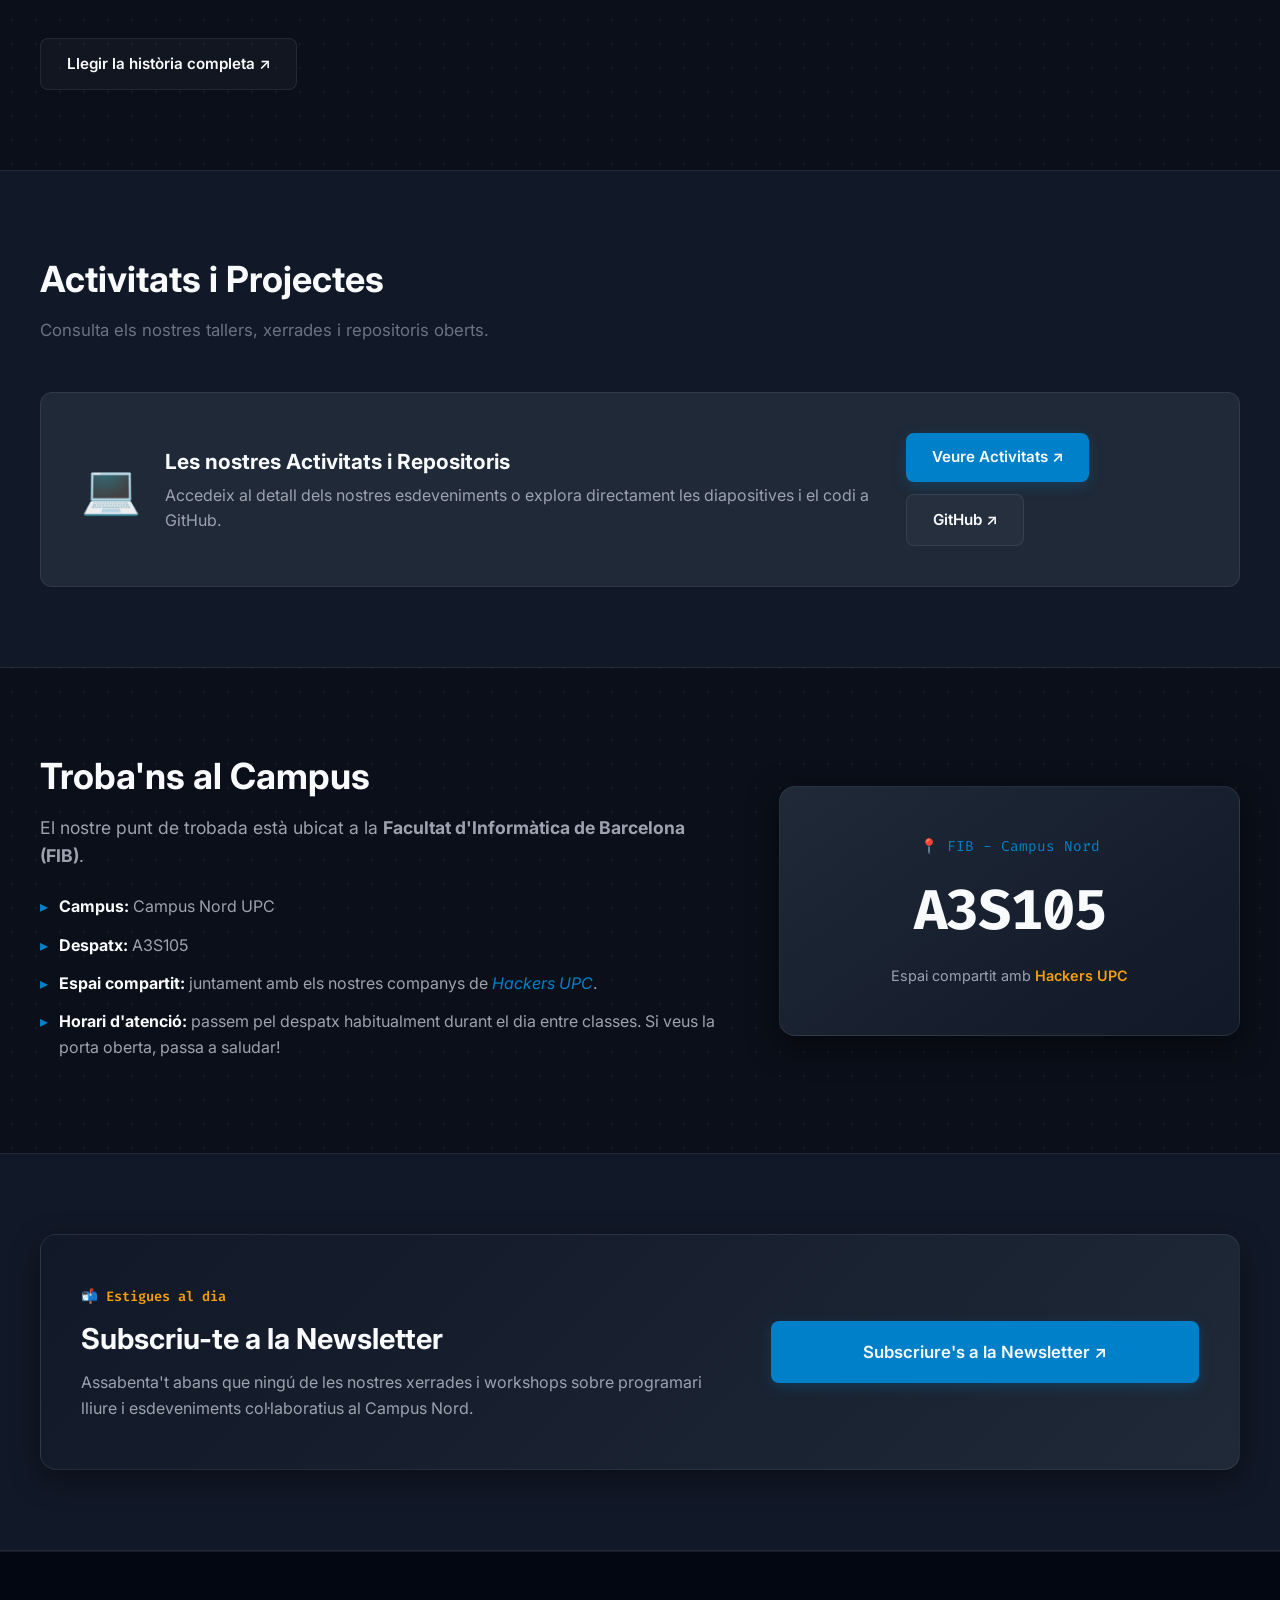
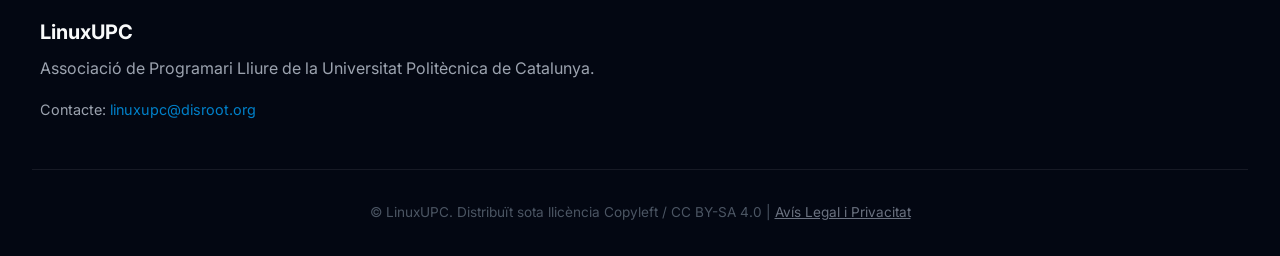
==== commit cd7a36bb: "New changes requested by "gRiigRii"" ====
--- a/index.html
+++ b/index.html
@@ -35,7 +35,6 @@
             <nav>
                 <ul class="nav-links">
                     <li><a href="#inicio" class="active">INICI</a></li>
-                    <li><a href="#comunidad">COMUNITAT</a></li>
                     <li><a href="historico.html">HISTÒRIC</a></li>
                     <li><a href="actividades.html">ACTIVITATS</a></li>
                     <li><a href="#despacho">UBICACIÓ</a></li>
@@ -50,7 +49,7 @@
             <p>L'associació de la Universitat Politècnica de Catalunya que impulsa el codi obert, la ciberseguretat, els
                 sistemes operatius lliures i la sobirania tecnològica.</p>
             <div class="hero-buttons">
-                <a href="#comunidad" class="btn btn-primary">Unir-se a la comunitat</a>
+                <a href="#comunidad" class="btn btn-primary" style="text-align: center;">Unir-se a la comunitat</a>
                 <a href="actividades.html" class="btn btn-secondary">Activitats i Projectes ↗</a>
             </div>
         </div>
@@ -76,7 +75,7 @@
 
     <section id="comunidad" class="section bg-alt">
         <div class="container">
-            <h2 class="section-title">Canals de la Comunitat</h2>
+            <h2 class="section-title">Mitjans de la Comunitat</h2>
             <p class="section-subtitle">Segueix les nostres novetats, resol dubtes o parla amb altres membres de
                 l'associació.</p>
 
@@ -99,10 +98,10 @@
                                 d="M12.012 2c-5.506 0-9.989 4.478-9.99 9.984 0 1.763.459 3.486 1.332 5.004L2 22l5.138-1.347A9.92 9.92 0 0 0 12.012 22c5.507 0 9.991-4.478 9.991-9.986 0-5.507-4.484-9.985-9.991-9.985zm5.82 14.28c-.244.687-1.42 1.31-1.956 1.37-.514.058-1.173.083-3.376-.827-2.822-1.165-4.632-4.032-4.773-4.221-.14-.188-1.144-1.523-1.144-2.905 0-1.382.723-2.062.98-2.343.258-.282.563-.352.75-.352.188 0 .376 0 .54.009.174.01.41.008.62.51.21.503.717 1.75.78 1.878.062.128.104.282.02.446-.085.165-.127.27-.254.418-.127.148-.268.33-.383.444-.127.127-.26.265-.112.518.148.253.658 1.087 1.412 1.76 0.97.865 1.787 1.133 2.04 1.26.253.127.402.106.551-.064.148-.17.635-.74.805-.994.17-.253.338-.211.564-.127.226.084 1.438.678 1.685.802.247.124.412.186.474.292.062.106.062.618-.182 1.305z" />
                         </svg>
                     </div>
-                    <h3>Canal d'avisos de WhatsApp</h3>
+                    <h3>Canal de WhatsApp</h3>
                     <p>Assabenta't al moment de les pròximes xerrades, workshops i esdeveniments importants a la
                         facultat.</p>
-                    <a href="https://whatsapp.com/channel/0029VbCVDnOGU3BDNiX92z2X" class="card-btn">Enllaç↗</a>
+                    <a href="https://whatsapp.com/channel/0029VbCVDnOGU3BDNiX92z2X" class="card-btn">Enllaç ↗</a>
                 </div>
                 <div class="card card-link-telegram">
                     <div class="card-icon">
@@ -112,12 +111,20 @@
                         </svg>
                     </div>
                     <h3>Canal de Telegram</h3>
-                    <p>Discussions, resolució de dubtes sobre Linux, notícies de l'associació i xat lliure amb la
-                        comunitat.</p>
-                    <a href="#" class="card-btn disabled" style="color: #ffff;">Demana'ns en algun dels nostres esdeveniments
-                        que t'hi afegim i aprofita per presentar-te als membres de l'associació.</a>
-                </div>
-
+                    <p>Notícies, novetats i informació actualitzada de l'associació directament al teu Telegram.</p>
+                    <a href="https://t.me/linuxupc" class="card-btn">Enllaç ↗</a>
+                </div>
+                <div class="card card-link-email">
+                    <div class="card-icon">
+                        <svg viewBox="0 0 24 24" fill="#E4405F">
+                            <path
+                                d="M12 2.163c3.204 0 3.584.012 4.85.07 3.252.148 4.771 1.691 4.919 4.919.058 1.265.069 1.645.069 4.849 0 3.205-.012 3.584-.069 4.849-.149 3.225-1.664 4.771-4.919 4.919-1.266.058-1.644.07-4.85.07-3.204 0-3.584-.012-4.849-.07-3.26-.149-4.771-1.699-4.919-4.92-.058-1.265-.07-1.644-.07-4.849 0-3.204.013-3.583.07-4.849.149-3.227 1.664-4.771 4.919-4.919 1.266-.057 1.645-.069 4.849-.069zm0-2.163c-3.259 0-3.667.014-4.947.072-4.358.2-6.78 2.618-6.98 6.98-.059 1.281-.073 1.689-.073 4.948 0 3.259.014 3.668.072 4.948.2 4.358 2.618 6.78 6.98 6.98 1.281.058 1.689.072 4.948.072 3.259 0 3.668-.014 4.948-.072 4.354-.2 6.782-2.618 6.979-6.98.059-1.28.073-1.689.073-4.948 0-3.259-.014-3.667-.072-4.947-.196-4.354-2.617-6.78-6.979-6.98-1.281-.059-1.69-.073-4.949-.073zm0 5.838c-3.403 0-6.162 2.759-6.162 6.162s2.759 6.163 6.162 6.163 6.162-2.759 6.162-6.163c0-3.403-2.759-6.162-6.162-6.162zm0 10.162c-2.209 0-4-1.79-4-4 0-2.209 1.791-4 4-4s4 1.791 4 4c0 2.21-1.791 4-4 4zm6.406-11.845c-.796 0-1.441.645-1.441 1.44s.645 1.44 1.441 1.44c.795 0 1.439-.645 1.439-1.44s-.644-1.44-1.439-1.44z"/>
+                        </svg>
+                    </div>
+                    <h3>Instagram</h3>
+                    <p>Fotos, resums visuals dels nostres esdeveniments i publicacions de la comunitat.</p>
+                    <a href="https://www.instagram.com/linuxupc" target="_blank" rel="noopener" class="card-btn">Enllaç ↗</a>
+                </div>
             </div>
         </div>
     </section>
@@ -212,16 +219,6 @@
                 <p>Associació de Programari Lliure de la Universitat Politècnica de Catalunya.</p>
                 <p class="footer-email">Contacte: <a href="mailto:linuxupc@disroot.org">linuxupc@disroot.org</a></p>
             </div>
-            <div class="footer-links">
-                <h4>Xarxes Socials i Plataformes</h4>
-                <div class="social-grid">
-                    <a href="https://github.com/LinuxUPC" target="_blank" rel="noopener">GitHub ↗</a>
-                    <a href="https://x.com/linuxUPC" target="_blank" rel="noopener">Twitter / X ↗</a>
-                    <a href="https://www.instagram.com/linuxupc" target="_blank" rel="noopener">Instagram ↗</a>
-                    <a href="https://www.twitch.tv/linuxupc" target="_blank" rel="noopener">Twitch ↗</a>
-                    <a href="https://bsky.app/profile/linuxupc.org" target="_blank" rel="noopener">Bluesky ↗</a>
-                </div>
-            </div>
         </div>
         <div class="footer-bottom">
             <p>&copy; LinuxUPC. Distribuït sota llicència Copyleft / CC BY-SA 4.0 | <a href="legal.html"
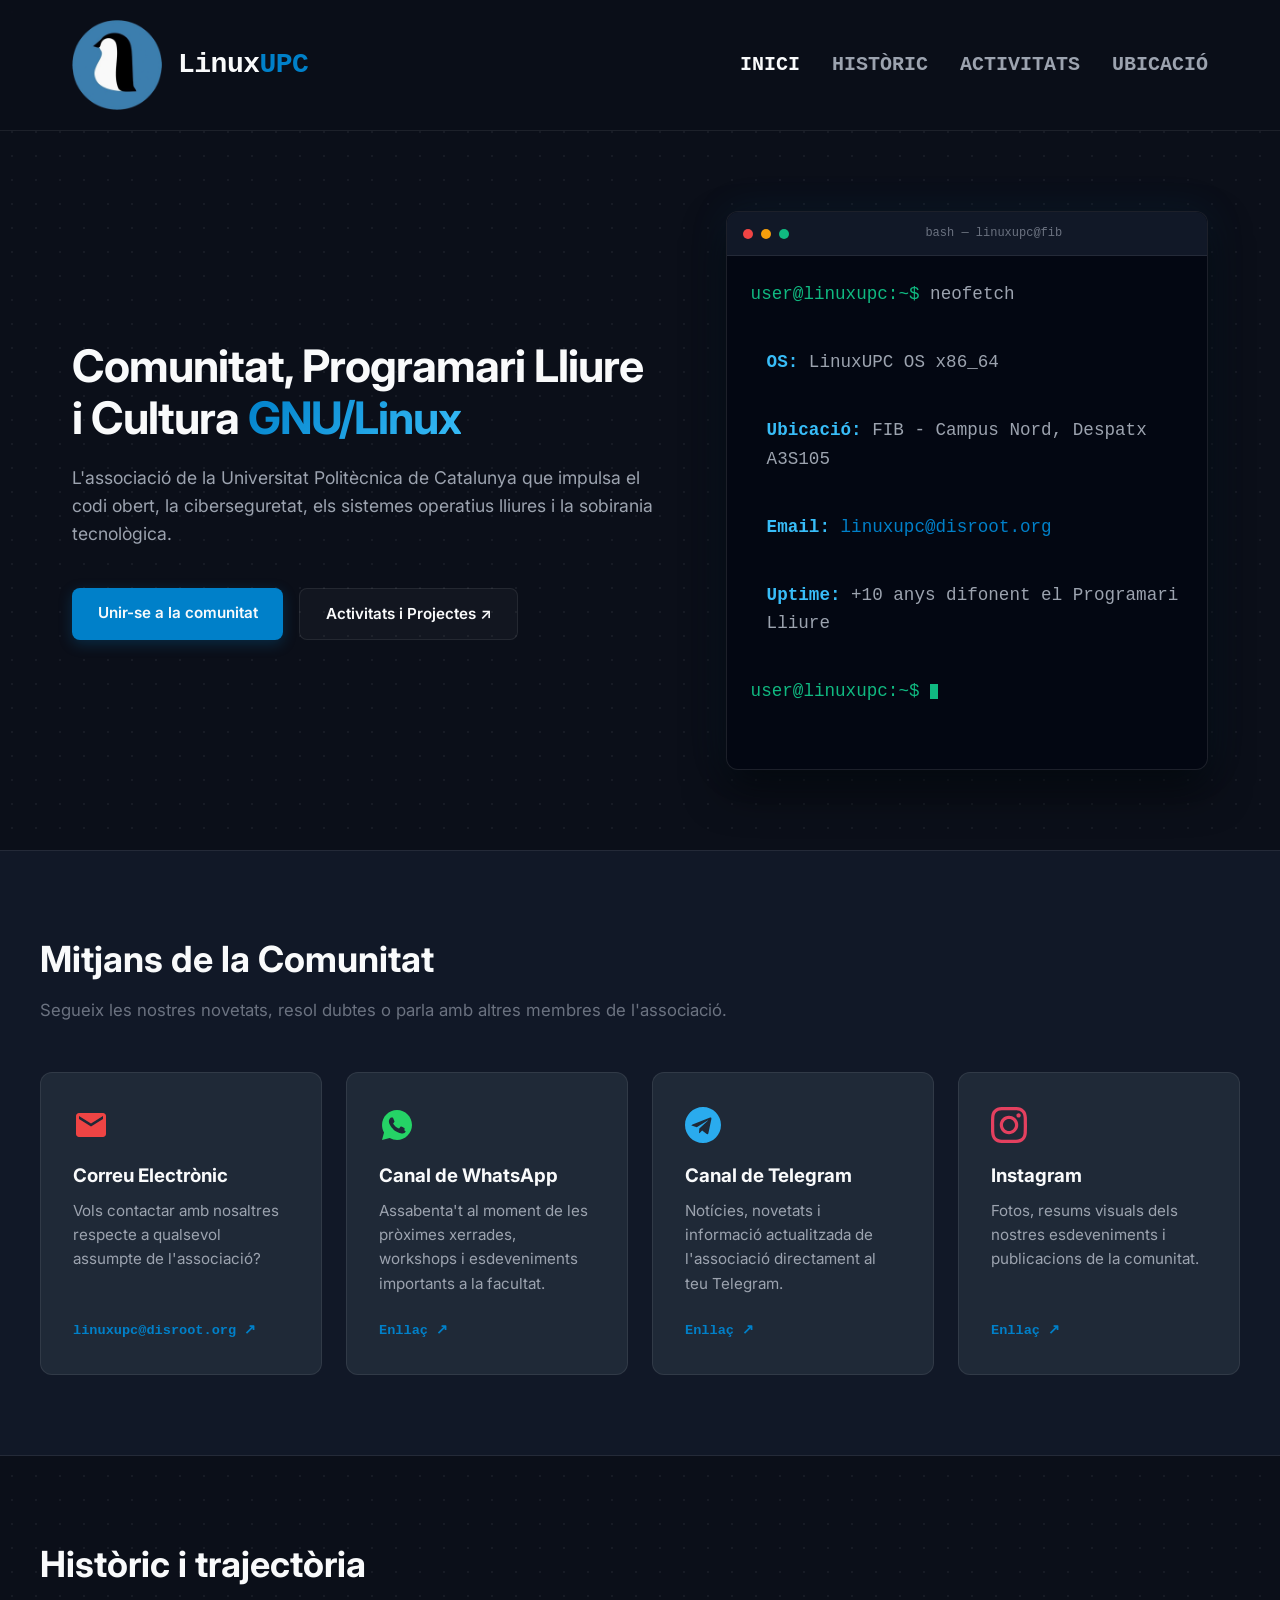
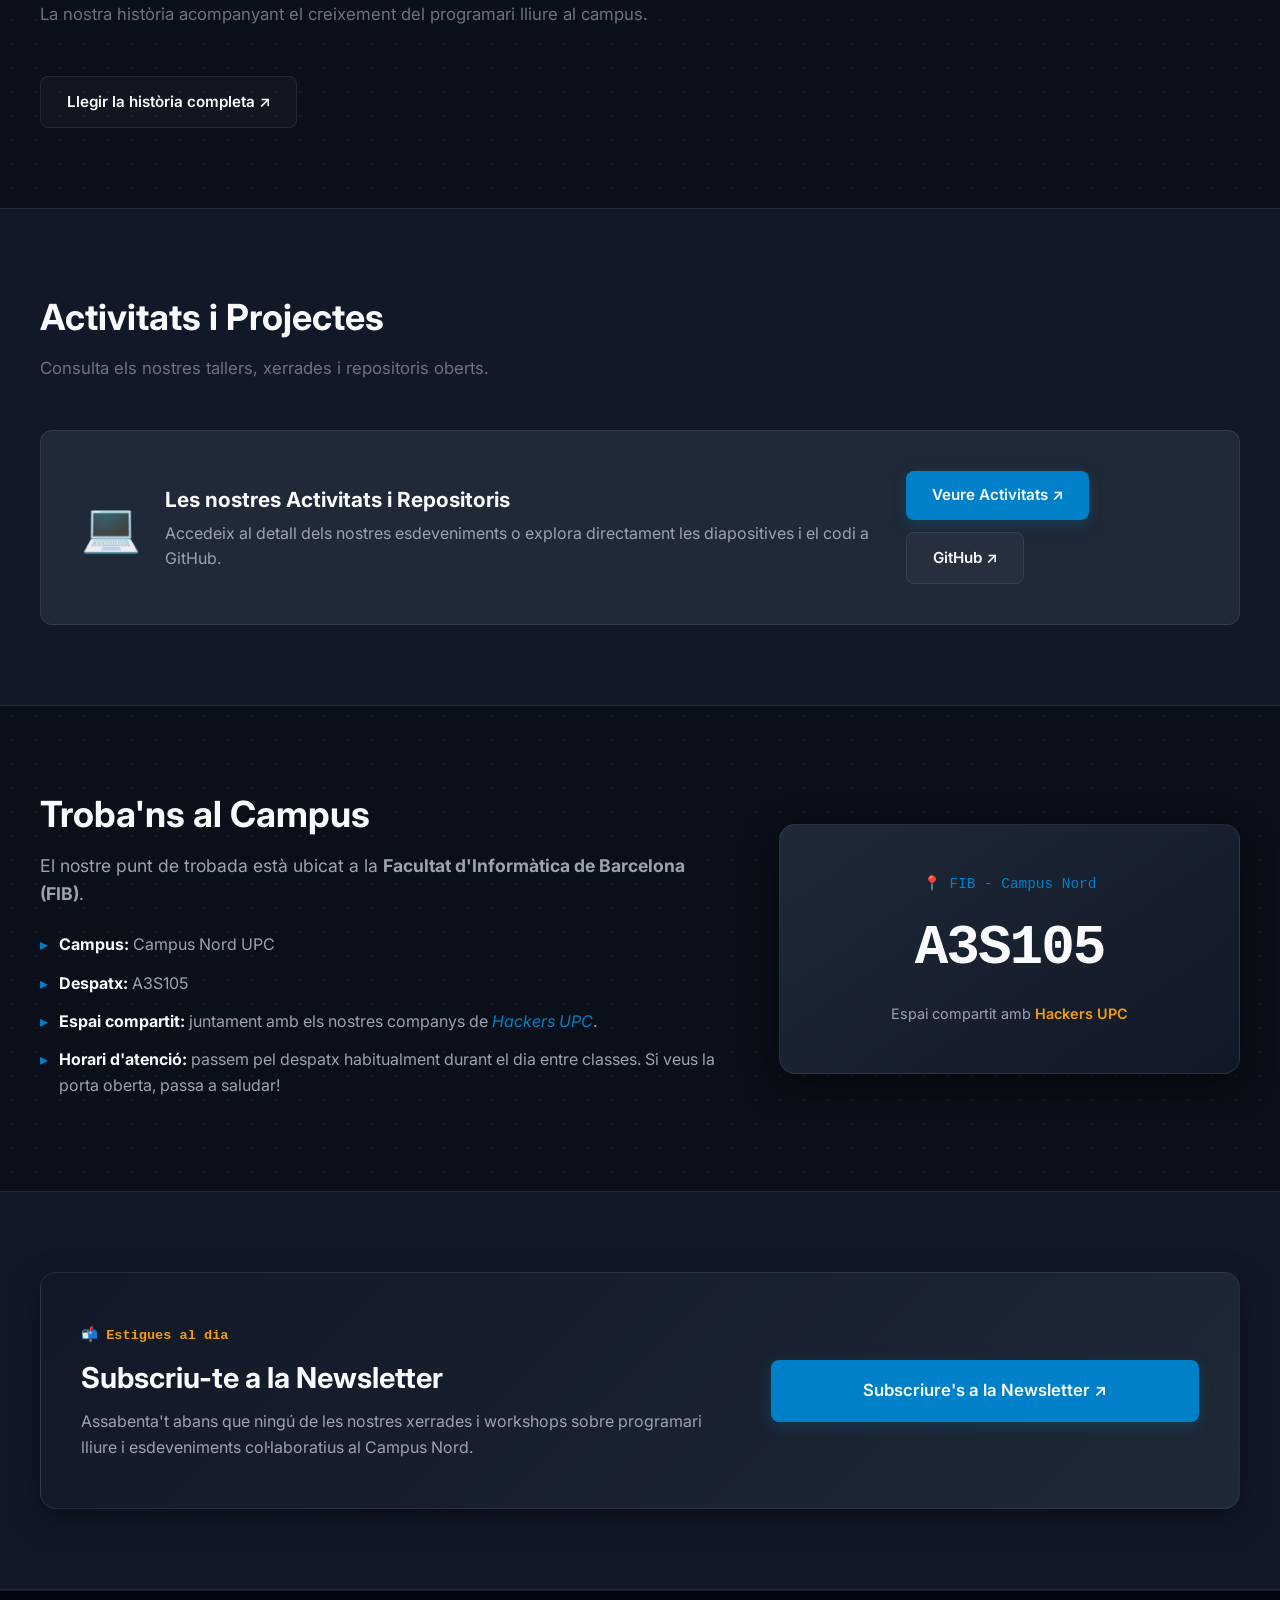
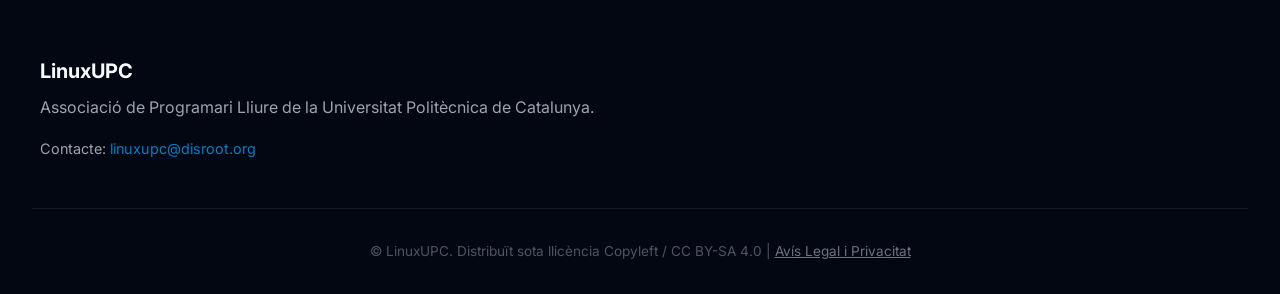
==== commit 62c247a8: "project reorganization" ====
--- a/index.html
+++ b/index.html
@@ -17,7 +17,7 @@
     <link rel="icon" type="image/png" sizes="16x16" href="/assets/favicon/favicon-16x16.png">
     <link rel="manifest" href="/assets/favicon/site.webmanifest">
 
-    <link rel="stylesheet" href="style.css">
+  <link rel="stylesheet" href="/assets/css/style.css">
 </head>
 
 <body>
--- a/assets/css/style.css
+++ b/assets/css/style.css
@@ -0,0 +1,857 @@
+/* ==========================================
+   VARIABLES I ESTILS BASE
+   ========================================== */
+:root {
+  --bg-color: #0b0f19;
+  --bg-alt: #111827;
+  --card-bg: #1f2937;
+  --text-main: #9ca3af;
+  --text-white: #f9fafb;
+
+  /* Colors d'identitat */
+  --upc-blue: #0080c9; /* Blau UPC */
+  --upc-blue-glow: rgba(0, 128, 201, 0.25);
+  --terminal-green: #10b981; /* Verd consola */
+  --box-red: #ef4444;
+  --tux-yellow: #f59e0b; /* Tarongeta Tux */
+
+  --border-color: rgba(255, 255, 255, 0.08);
+  --border-hover: rgba(0, 128, 201, 0.5);
+
+  --font-mono: 'Share Tech Mono', monospace; 
+  --font-sans: 'Inter', system-ui, -apple-system, sans-serif;
+}
+
+
+* {
+  box-sizing: border-box;
+  margin: 0;
+  padding: 0;
+}
+
+body {
+  background-color: var(--bg-color);
+  color: var(--text-main);
+  font-family: var(--font-sans);
+  line-height: 1.6;
+  background-image: radial-gradient(rgba(255, 255, 255, 0.05) 1px, transparent 1px);
+  background-size: 24px 24px;
+}
+
+a {
+  color: var(--upc-blue);
+  text-decoration: none;
+  transition: all 0.2s ease;
+}
+
+/* ==========================================
+   BARRA DE NAVEGACIÓ I LOGO
+   ========================================== */
+.navbar {
+  position: sticky;
+  top: 0;
+  background-color: rgba(11, 15, 25, 0.85);
+  backdrop-filter: blur(12px);
+  -webkit-backdrop-filter: blur(12px);
+  border-bottom: 1px solid var(--border-color);
+  z-index: 1000;
+}
+
+.nav-container {
+  max-width: 1200px;
+  margin: 0 auto;
+  display: flex;
+  justify-content: space-between;
+  align-items: center;
+  padding: 1.25rem 2rem;
+}
+
+.logo-container {
+  display: flex;
+  align-items: center;
+  gap: 16px;
+}
+
+.logo-box {
+  width: 90px;        
+  height: 90px;      
+  display: flex;
+  align-items: center;
+  justify-content: center;
+  overflow: hidden;
+  transition: transform 0.2s ease, border-color 0.2s ease;
+}
+
+.logo-text {
+  font-family: var(--font-mono);
+  font-weight: 700;
+  font-size: 5 rem;  
+  color: var(--text-white);
+  letter-spacing: -0.5px;
+}
+
+.logo-container:hover .logo-box {
+  transform: scale(1.05);
+}
+
+.logo-img {
+  width: 100%;
+  height: 100%;
+  object-fit: contain;
+}
+
+.logo-placeholder {
+  font-family: var(--font-mono);
+  font-size: 0.7rem;
+  font-weight: 600;
+  color: var(--text-main);
+}
+
+.logo-text {
+  font-family: var(--font-mono);
+  font-weight: 700;
+  font-size: 1.75rem;
+  color: var(--text-white);
+  letter-spacing: -0.5px;
+}
+
+.logo-text .prompt {
+  color: var(--terminal-green);
+}
+
+.logo-text .highlight {
+  color: var(--upc-blue);
+}
+
+.nav-links {
+  display: flex;
+  list-style: none;
+  gap: 2rem;
+}
+
+.nav-links a {
+  color: var(--text-main);
+  font-family: var(--font-mono);
+  font-size: 1.25rem;
+  font-weight: 600;
+}
+
+.nav-links a:hover,
+.nav-links a.active {
+  color: var(--text-white);
+}
+
+/* ==========================================
+   HERO SECTION
+   ========================================== */
+.hero {
+  max-width: 1200px;
+  margin: 0 auto;
+  padding: 5rem 2rem;
+  display: grid;
+  grid-template-columns: 1.1fr 0.9fr;
+  gap: 4rem;
+  align-items: center;
+}
+
+.badge {
+  display: inline-flex;
+  align-items: center;
+  background-color: var(--upc-blue-glow);
+  color: #38bdf8;
+  padding: 0.4rem 1rem;
+  border-radius: 9999px;
+  font-size: 0.8rem;
+  font-weight: 600;
+  border: 1px solid rgba(56, 189, 248, 0.3);
+  margin-bottom: 1.5rem;
+}
+
+.hero h1 {
+  font-size: 2.8rem;
+  color: var(--text-white);
+  line-height: 1.15;
+  margin-bottom: 1.2rem;
+  font-weight: 700;
+  letter-spacing: -1px;
+}
+
+.hero h1 .highlight {
+  background: linear-gradient(135deg, var(--upc-blue), #38bdf8);
+  -webkit-background-clip: text;
+  -webkit-text-fill-color: transparent;
+}
+
+.hero p {
+  font-size: 1.1rem;
+  margin-bottom: 2.5rem;
+}
+
+.hero-buttons {
+  display: flex;
+  gap: 1rem;
+}
+
+.btn {
+  padding: 0.8rem 1.6rem;
+  border-radius: 8px;
+  font-weight: 600;
+  font-size: 0.95rem;
+  cursor: pointer;
+  transition: all 0.2s ease;
+  display: inline-block;
+}
+
+.btn-primary {
+  background-color: var(--upc-blue);
+  color: var(--text-white);
+  box-shadow: 0 4px 14px var(--upc-blue-glow);
+}
+
+.btn-primary:hover {
+  background-color: #028acd;
+  transform: translateY(-2px);
+}
+
+.btn-secondary {
+  border: 1px solid var(--border-color);
+  color: var(--text-white);
+  background-color: rgba(255, 255, 255, 0.03);
+}
+
+.btn-secondary:hover {
+  background-color: rgba(255, 255, 255, 0.08);
+  transform: translateY(-2px);
+}
+
+/* ==========================================
+   TERMINAL
+   ========================================== */
+.hero-terminal {
+  background-color: #030712;
+  border: 1px solid rgba(255, 255, 255, 0.1);
+  border-radius: 12px;
+  overflow: hidden;
+  box-shadow: 0 20px 40px rgba(0, 0, 0, 0.6), 0 0 40px rgba(0, 128, 201, 0.1);
+  font-family: var(--font-mono);
+}
+
+.terminal-header {
+  background-color: #111827;
+  padding: 0.75rem 1rem;
+  display: flex;
+  align-items: center;
+  gap: 8px;
+  border-bottom: 1px solid var(--border-color);
+}
+
+.dot {
+  width: 10px;
+  height: 10px;
+  border-radius: 50%;
+}
+
+.red { background-color: #ef4444; }
+.yellow { background-color: #f59e0b; }
+.green { background-color: #10b981; }
+
+.terminal-title {
+  color: #6b7280;
+  font-size: 0.75rem;
+  margin-left: auto;
+  margin-right: auto;
+}
+
+.terminal-body {
+  padding: 1.5rem;
+  font-size: 0.85rem;
+}
+
+.path {
+  color: var(--terminal-green);
+}
+
+.term-output {
+  color: #9ca3af;
+  margin-left: 1rem;
+  margin-top: 0.2rem;
+}
+
+.term-output .highlight {
+  color: #38bdf8;
+  font-weight: 600;
+}
+
+.cursor {
+  display: inline-block;
+  width: 8px;
+  height: 15px;
+  background-color: var(--terminal-green);
+  vertical-align: middle;
+  animation: blink 1s infinite;
+}
+
+@keyframes blink {
+  0%, 100% { opacity: 1; }
+  50% { opacity: 0; }
+}
+
+/* ==========================================
+   SECCIONS I TARGETES
+   ========================================== */
+.section {
+  padding: 5rem 2rem;
+}
+
+.bg-alt {
+  background-color: var(--bg-alt);
+  border-top: 1px solid var(--border-color);
+  border-bottom: 1px solid var(--border-color);
+}
+
+.container {
+  max-width: 1200px;
+  margin: 0 auto;
+}
+
+.section-title {
+  font-size: 2.25rem;
+  color: var(--text-white);
+  margin-bottom: 0.5rem;
+}
+
+.section-subtitle {
+  margin-bottom: 3rem;
+  color: #6b7280;
+  font-size: 1.05rem;
+}
+
+.cards-grid {
+  display: grid;
+  grid-template-columns: repeat(auto-fit, minmax(280px, 1fr));
+  gap: 1.5rem;
+}
+
+.card {
+  background-color: var(--card-bg);
+  border: 1px solid var(--border-color);
+  padding: 2rem;
+  border-radius: 12px;
+  transition: all 0.3s ease;
+  display: flex;
+  flex-direction: column;
+}
+
+.card:hover {
+  transform: translateY(-4px);
+  box-shadow: 0 12px 30px rgba(0, 0, 0, 0.4);
+}
+
+/* --- CONTROL FIX DE MIDA D'ICONES --- */
+.card-icon {
+  display: flex;
+  align-items: center;
+  justify-content: flex-start;
+  height: 40px;
+  margin-bottom: 1rem;
+}
+
+.card-icon img,
+.card-icon svg {
+  width: 36px;
+  height: 36px;
+  object-fit: contain;
+  display: block;
+}
+
+.card-link-telegram:hover {
+  transform: translateY(-4px);
+  box-shadow: 0 12px 30px rgba(25, 148, 176, 0.4);
+}
+
+.card-link-whatsapp:hover {
+  transform: translateY(-4px);
+  box-shadow: 0 12px 30px rgba(43, 186, 22, 0.4);
+}
+
+.card-link-email:hover {
+  transform: translateY(-4px);
+  box-shadow: 0 12px 30px rgba(169, 21, 21, 0.4);
+}
+
+.card h3 {
+  color: var(--text-white);
+  margin-bottom: 0.5rem;
+}
+
+.card p {
+  margin-bottom: 1.5rem;
+  font-size: 0.95rem;
+  flex-grow: 1;
+}
+
+.card-btn {
+  font-family: var(--font-mono);
+  font-size: 0.85rem;
+  font-weight: 600;
+}
+
+.card-btn.disabled {
+  color: #6b7280;
+  cursor: not-allowed;
+}
+
+/* ==========================================
+   GITHUB / WORKSHOPS BOX
+   ========================================== */
+.github-box {
+  background-color: var(--card-bg);
+  border: 1px solid var(--border-color);
+  border-radius: 12px;
+  padding: 2.5rem;
+  display: flex;
+  justify-content: space-between;
+  align-items: center;
+  gap: 2rem;
+}
+
+.github-info {
+  display: flex;
+  align-items: center;
+  gap: 1.5rem;
+}
+
+.github-icon {
+  font-size: 3rem;
+}
+
+.github-info h3 {
+  color: var(--text-white);
+  font-size: 1.3rem;
+  margin-bottom: 0.25rem;
+}
+
+/* ==========================================
+   DESPATX / UBICACIÓ
+   ========================================== */
+.despacho-grid {
+  display: grid;
+  grid-template-columns: 1.2fr 0.8fr;
+  gap: 3rem;
+  align-items: center;
+}
+
+.despacho-desc {
+  font-size: 1.1rem;
+  margin-bottom: 1.5rem;
+}
+
+.despacho-details {
+  list-style: none;
+}
+
+.despacho-details li {
+  margin-bottom: 0.8rem;
+  padding-left: 1.2rem;
+  position: relative;
+}
+
+.despacho-details li::before {
+  content: '▸';
+  position: absolute;
+  left: 0;
+  color: var(--upc-blue);
+}
+
+.despacho-details strong {
+  color: var(--text-white);
+}
+
+.despacho-card {
+  background: linear-gradient(145deg, #1f2937, #111827);
+  border: 1px solid var(--border-color);
+  padding: 3rem 2rem;
+  border-radius: 16px;
+  text-align: center;
+  box-shadow: 0 10px 30px rgba(0, 0, 0, 0.5);
+}
+
+.despacho-badge {
+  color: var(--upc-blue);
+  font-family: var(--font-mono);
+  font-size: 0.9rem;
+  margin-bottom: 0.5rem;
+}
+
+.room-number {
+  font-size: 3.5rem;
+  font-weight: 700;
+  color: var(--text-white);
+  font-family: var(--font-mono);
+  letter-spacing: -2px;
+}
+
+.shared-note {
+  font-size: 0.9rem;
+  color: #9ca3af;
+  margin-top: 0.5rem;
+}
+
+.shared-note span {
+  color: var(--tux-yellow);
+  font-weight: 600;
+}
+
+/* ==========================================
+   TIMELINE (HISTÒRIC)
+   ========================================== */
+.timeline {
+  border-left: 2px solid rgba(255, 255, 255, 0.1);
+  padding-left: 2rem;
+  margin-left: 1rem;
+}
+
+.timeline-item {
+  position: relative;
+  margin-bottom: 2.5rem;
+}
+
+.timeline-item::before {
+  content: '';
+  position: absolute;
+  left: -2.55rem;
+  top: 0.2rem;
+  width: 12px;
+  height: 12px;
+  border-radius: 50%;
+  background-color: var(--upc-blue);
+  border: 3px solid var(--bg-color);
+}
+
+.timeline-date {
+  font-family: var(--font-mono);
+  font-size: 0.85rem;
+  color: var(--tux-yellow);
+  margin-bottom: 0.25rem;
+}
+
+.timeline-content h3 {
+  color: var(--text-white);
+  margin-bottom: 0.4rem;
+}
+
+/* ==========================================
+   FOOTER
+   ========================================== */
+.footer {
+  background-color: #030712;
+  border-top: 1px solid var(--border-color);
+  padding: 4rem 2rem 2rem 2rem;
+}
+
+.footer-content {
+  display: flex;
+  justify-content: space-between;
+  flex-wrap: wrap;
+  gap: 3rem;
+  margin-bottom: 3rem;
+}
+
+.footer-brand h3 {
+  color: var(--text-white);
+  font-size: 1.25rem;
+  margin-bottom: 0.5rem;
+}
+
+.footer-email {
+  margin-top: 1rem;
+  font-size: 0.9rem;
+}
+
+.footer-links h4 {
+  color: var(--text-white);
+  margin-bottom: 1rem;
+  font-size: 0.95rem;
+}
+
+.social-grid {
+  display: flex;
+  flex-wrap: wrap;
+  gap: 1rem;
+}
+
+.social-grid a {
+  background-color: var(--card-bg);
+  padding: 0.4rem 0.8rem;
+  border-radius: 6px;
+  font-size: 0.85rem;
+  border: 1px solid var(--border-color);
+  color: var(--text-white);
+}
+
+.social-grid a:hover {
+  border-color: var(--upc-blue);
+  color: var(--upc-blue);
+}
+
+.footer-bottom {
+  text-align: center;
+  font-size: 0.85rem;
+  color: #4b5563;
+  border-top: 1px solid var(--border-color);
+  padding-top: 2rem;
+}
+
+/* Estils per al formulari de Newsletter */
+.newsletter-card {
+  background: linear-gradient(135deg, #111827 0%, #1f2937 100%);
+  border: 1px solid var(--border-color);
+  border-radius: 16px;
+  padding: 3rem 2.5rem;
+  display: grid;
+  grid-template-columns: 1fr 1fr;
+  gap: 2.5rem;
+  align-items: center;
+  box-shadow: 0 10px 30px rgba(0, 0, 0, 0.4);
+}
+
+.badge-newsletter {
+  color: var(--tux-yellow);
+  font-family: var(--font-mono);
+  font-size: 0.85rem;
+  font-weight: 600;
+  display: inline-block;
+  margin-bottom: 0.5rem;
+}
+
+.newsletter-content h2 {
+  color: var(--text-white);
+  font-size: 1.8rem;
+  margin-bottom: 0.5rem;
+}
+
+.newsletter-form {
+  display: flex;
+  flex-direction: column;
+  gap: 1rem;
+}
+
+.input-group {
+  display: flex;
+  gap: 0.5rem;
+}
+
+.newsletter-input {
+  flex: 1;
+  background-color: var(--bg-color);
+  border: 1px solid var(--border-color);
+  border-radius: 8px;
+  padding: 0.8rem 1rem;
+  color: var(--text-white);
+  font-family: var(--font-sans);
+  font-size: 0.95rem;
+  outline: none;
+  transition: border-color 0.2s;
+}
+
+.newsletter-input:focus {
+  border-color: var(--upc-blue);
+}
+
+.btn-newsletter {
+  white-space: nowrap;
+}
+
+.consent-label {
+  display: flex;
+  align-items: flex-start;
+  gap: 0.5rem;
+  font-size: 0.8rem;
+  color: var(--text-main);
+  cursor: pointer;
+}
+
+.consent-label input {
+  margin-top: 0.2rem;
+  accent-color: var(--upc-blue);
+}
+
+/* ==========================================
+   TARGETES D'ACTIVITATS
+   ========================================== */
+.actividades-grid {
+  display: grid;
+  grid-template-columns: repeat(auto-fit, minmax(320px, 1fr));
+  gap: 2rem;
+  margin-top: 2rem;
+}
+
+.activity-card {
+  background-color: var(--card-bg);
+  border: 1px solid var(--border-color);
+  border-radius: 16px;
+  padding: 2rem;
+  display: flex;
+  flex-direction: column;
+  position: relative;
+  transition: transform 0.2s ease, border-color 0.2s ease, box-shadow 0.2s ease;
+}
+
+.activity-card:hover {
+  transform: translateY(-4px);
+  border-color: var(--border-hover);
+  box-shadow: 0 12px 30px rgba(0, 0, 0, 0.4);
+}
+
+.activity-card.featured {
+  border-color: rgba(0, 128, 201, 0.6);
+  background: linear-gradient(145deg, #1f2937, #131c2a);
+}
+
+.activity-status {
+  display: inline-block;
+  align-self: flex-start;
+  font-family: var(--font-mono);
+  font-size: 0.75rem;
+  font-weight: 600;
+  padding: 0.3rem 0.75rem;
+  border-radius: 6px;
+  margin-bottom: 1.25rem;
+}
+
+.status-upcoming {
+  background-color: rgba(16, 185, 129, 0.15);
+  color: var(--terminal-green);
+  border: 1px solid rgba(16, 185, 129, 0.3);
+}
+
+.status-planned {
+  background-color: rgba(245, 158, 11, 0.15);
+  color: var(--tux-yellow);
+  border: 1px solid rgba(245, 158, 11, 0.3);
+}
+
+.status-past {
+  background-color: rgba(156, 163, 175, 0.1);
+  color: var(--text-main);
+  border: 1px solid var(--border-color);
+}
+
+.activity-title {
+  color: var(--text-white);
+  font-size: 1.4rem;
+  line-height: 1.3;
+  margin-bottom: 1.25rem;
+}
+
+.activity-meta {
+  background-color: rgba(0, 0, 0, 0.25);
+  border-radius: 8px;
+  padding: 1rem;
+  margin-bottom: 1.25rem;
+  display: flex;
+  flex-direction: column;
+  gap: 0.6rem;
+  font-size: 0.88rem;
+  border: 1px solid rgba(255, 255, 255, 0.04);
+}
+
+.meta-item {
+  display: flex;
+  flex-direction: column;
+}
+
+.meta-label {
+  font-family: var(--font-mono);
+  color: var(--upc-blue);
+  font-size: 0.75rem;
+  font-weight: 600;
+  text-transform: uppercase;
+}
+
+.meta-value {
+  color: var(--text-white);
+}
+
+.activity-description {
+  font-size: 0.95rem;
+  color: var(--text-main);
+  margin-bottom: 1.5rem;
+  flex-grow: 1;
+}
+
+.activity-description code {
+  font-family: var(--font-mono);
+  background-color: rgba(255, 255, 255, 0.08);
+  padding: 0.1rem 0.4rem;
+  border-radius: 4px;
+  color: var(--terminal-green);
+}
+
+.activity-footer {
+  margin-top: auto;
+}
+
+.activity-footer .btn {
+  width: 100%;
+  text-align: center;
+}
+
+/* ==========================================
+   RESPONSIVE (MÒBILS I TABLETS)
+   ========================================== */
+@media (max-width: 768px) {
+  .hero,
+  .despacho-grid,
+  .github-box {
+    grid-template-columns: 1fr;
+    flex-direction: column;
+    text-align: left;
+  }
+
+  .nav-container {
+    flex-direction: column;
+    gap: 1rem;
+  }
+
+  .nav-links {
+    gap: 1rem;
+    flex-wrap: wrap;
+    justify-content: center;
+  }
+
+  .newsletter-card {
+    grid-template-columns: 1fr;
+    gap: 1.5rem;
+    padding: 2rem;
+  }
+
+  .input-group {
+    flex-direction: column;
+  }
+}
+/* Estils per al botó de Newsletter a Google Forms */
+
+.newsletter-action {
+  width: 100%;
+  display: flex;
+  justify-content: center;
+  align-items: center;
+}
+
+.btn-newsletter {
+  width: 100%;             /* Ocupa tot l'ample de la colupna */
+  padding: 1.1rem 1.5rem;  /* Un xic més alt per donar-li presència */
+  font-size: 1.05rem;       /* Lletra lleugerament més gran */
+  text-align: center;
+  display: block;          /* Necessari perquè 'width: 100%' funcioni en un enllaç */
+  box-sizing: border-box;
+}
+
+/* En pantalles grans manté un disseny equilibrat */
+@media (min-width: 769px) {
+  .newsletter-card {
+    grid-template-columns: 1.2fr 0.8fr;
+    gap: 3rem;
+  }
+}
